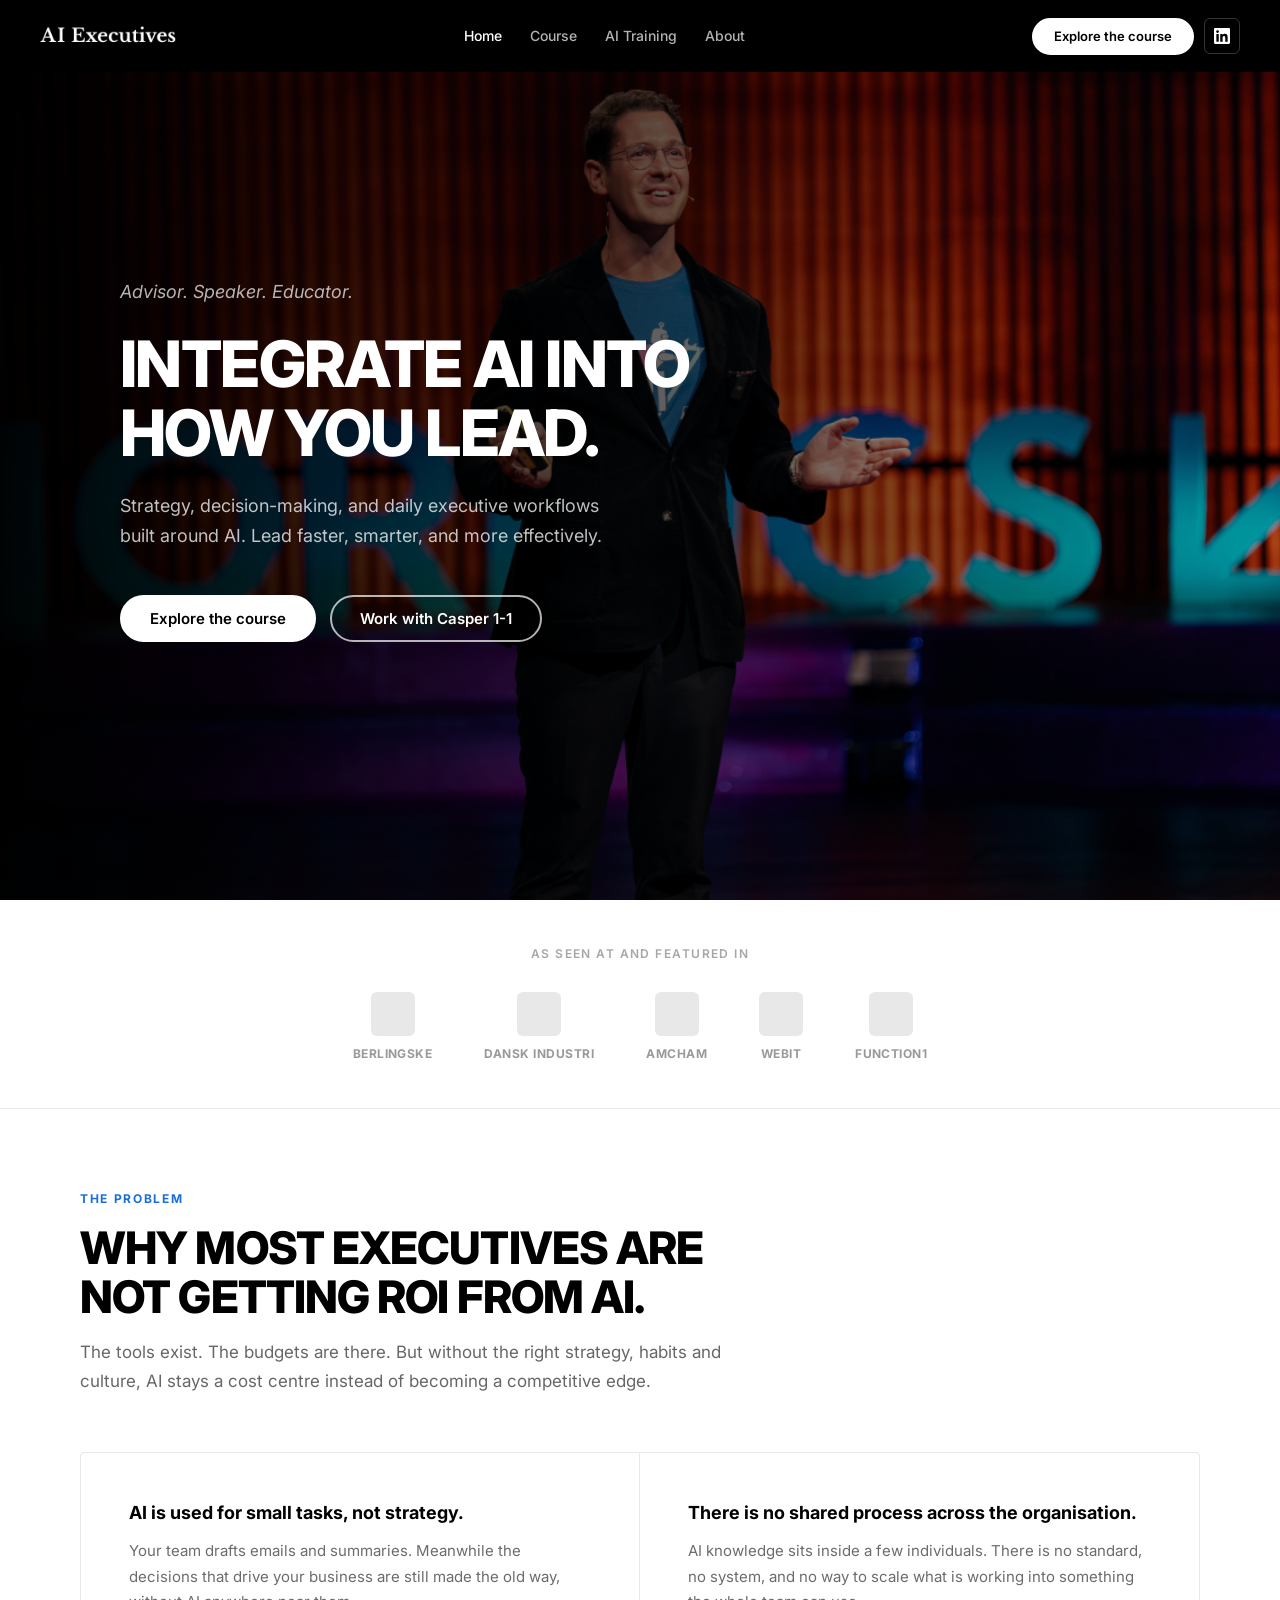
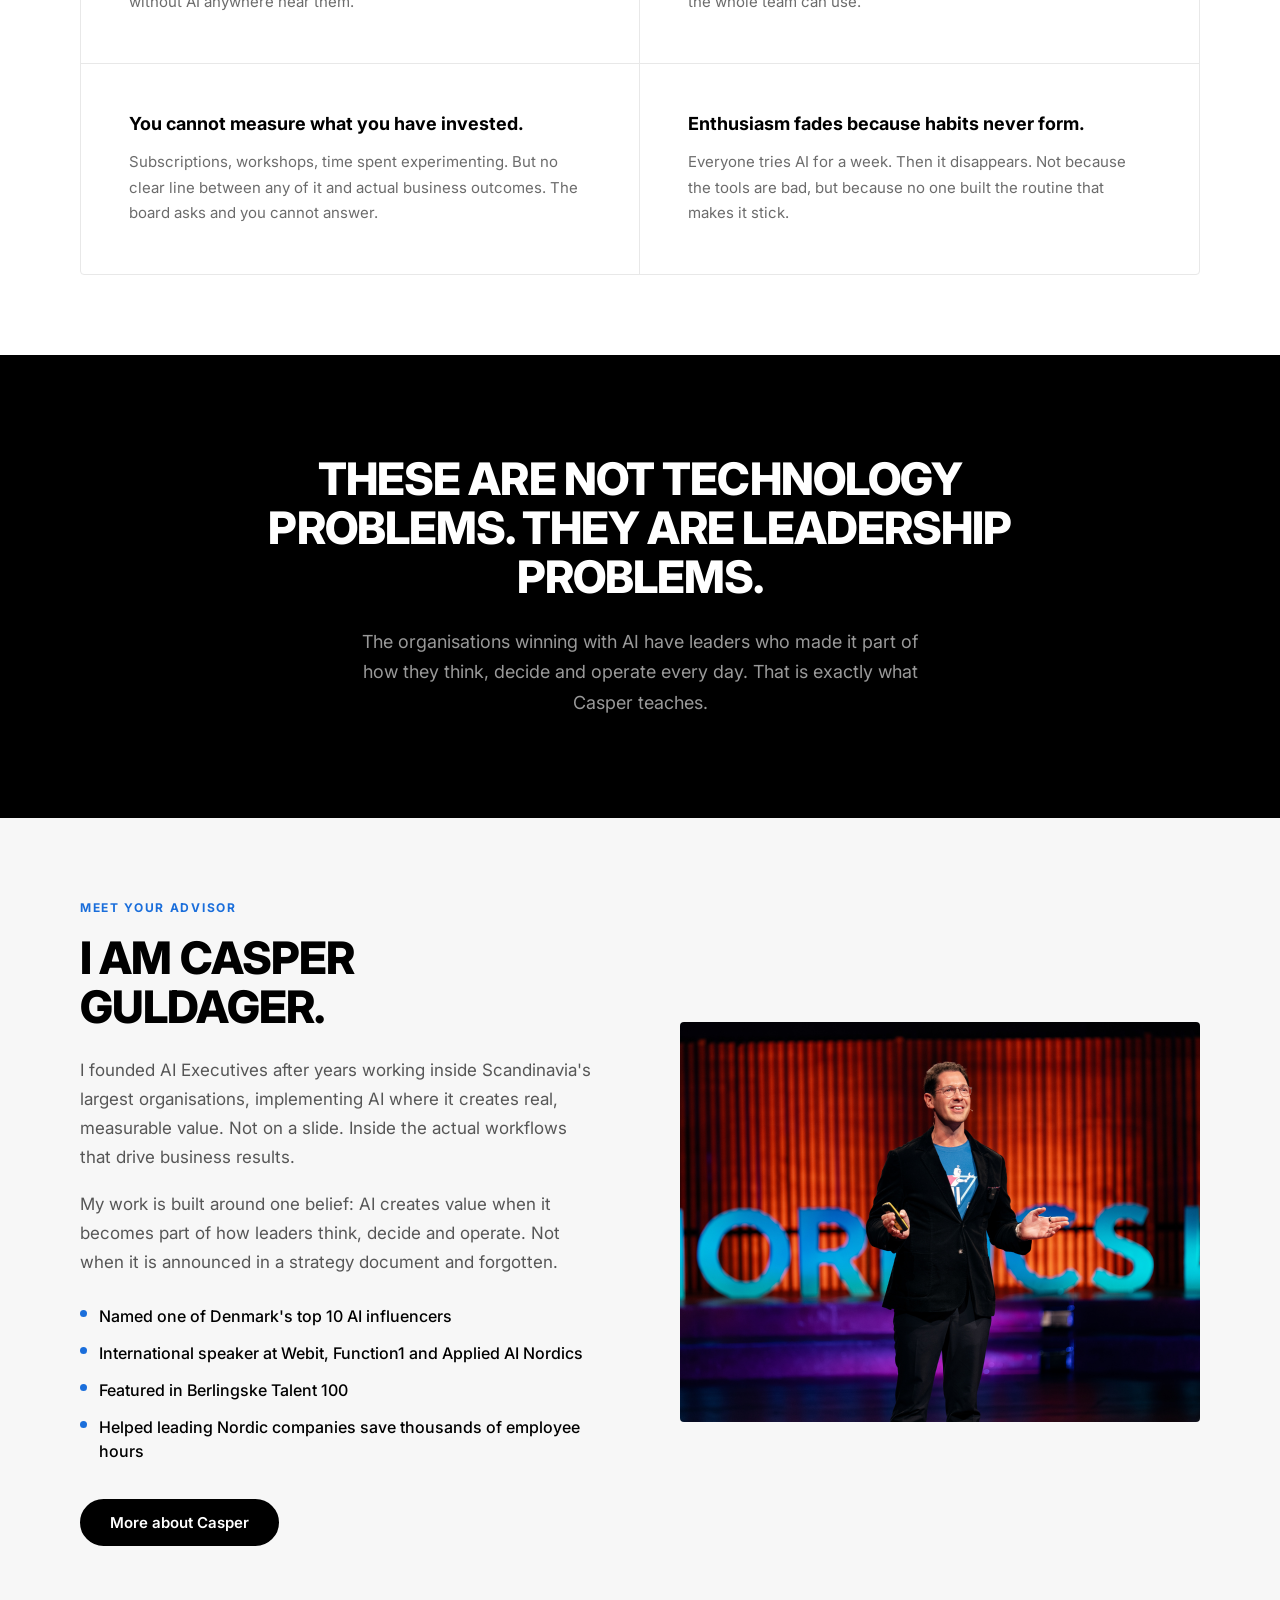
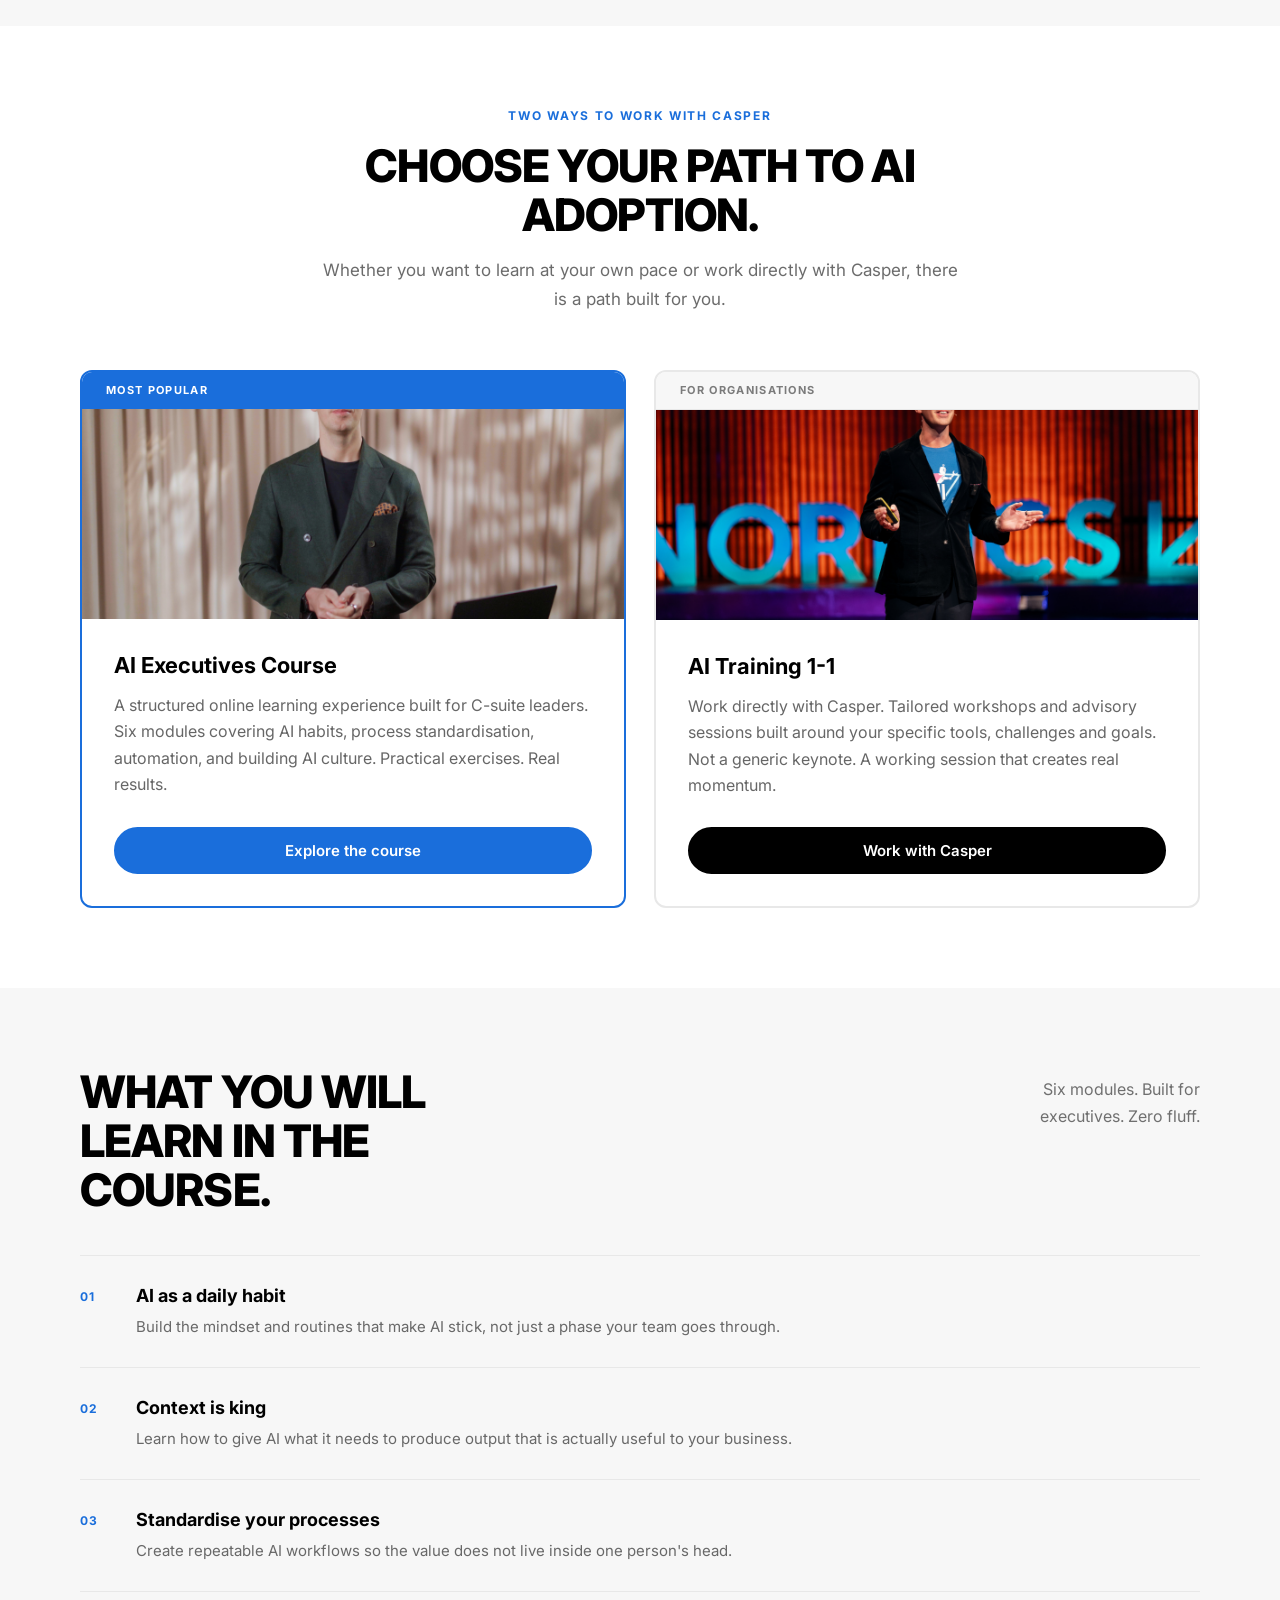
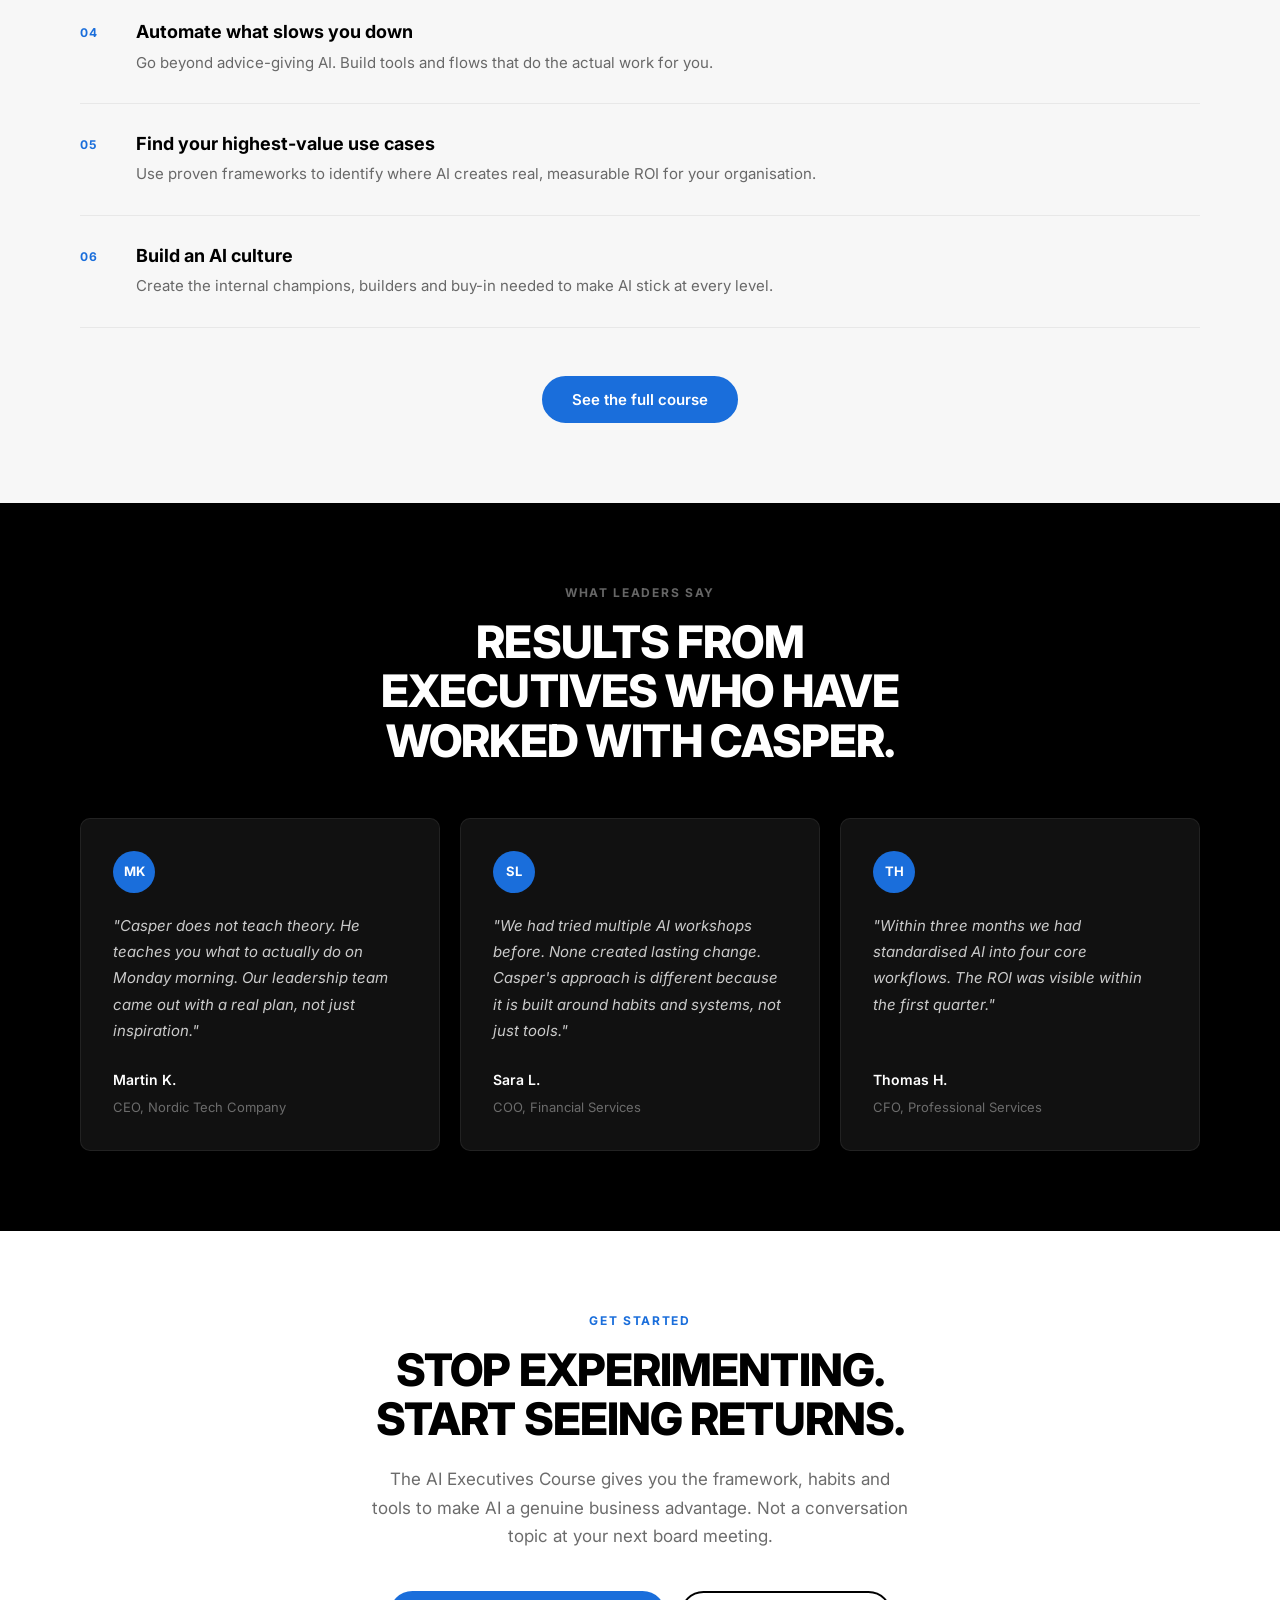
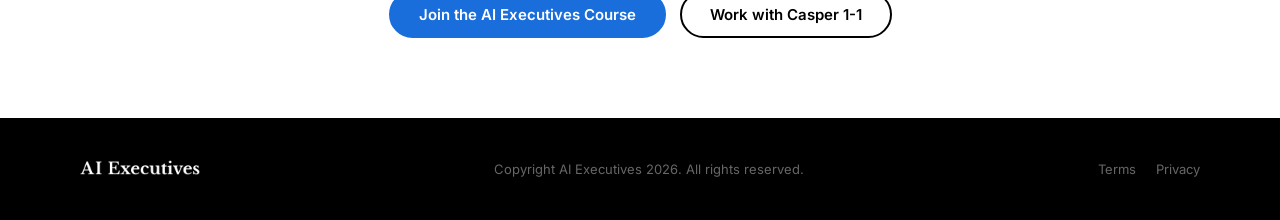
==== index.html @ 45d13887 "Add mobile navbar fix and email updates" ====
<!DOCTYPE html>
<html lang="en">
<head>
  <meta charset="UTF-8">
  <meta name="viewport" content="width=device-width, initial-scale=1.0">
  <title>AI Executives — Lead with AI</title>
  <meta name="description" content="Strategy, decision-making, and daily executive workflows built around AI. Casper Guldager helps C-suite leaders integrate AI where it creates real business value.">
  <link rel="preconnect" href="https://fonts.googleapis.com">
  <link rel="preconnect" href="https://fonts.gstatic.com" crossorigin>
  <link href="https://fonts.googleapis.com/css2?family=Inter:ital,wght@0,400;0,500;0,600;0,700;0,800;1,400&display=swap" rel="stylesheet">
  <link rel="stylesheet" href="css/style.css">
</head>
<body>

  <!-- ===== NAVIGATION ===== -->
  <nav class="nav nav--absolute">
    <a href="index.html" class="nav__logo">
      <img src="images/logo.png" alt="AI Executives">
    </a>
    <ul class="nav__links">
      <li><a href="index.html" class="active">Home</a></li>
      <li><a href="course.html">Course</a></li>
      <li><a href="ai-training.html">AI Training</a></li>
      <li><a href="about.html">About</a></li>
    </ul>
    <div class="nav__right">
      <a href="course.html" class="btn btn--white btn--nav">Explore the course</a>
      <a href="https://linkedin.com/in/casperguldager" class="nav__linkedin" target="_blank" rel="noopener" aria-label="Casper Guldager on LinkedIn">
        <svg viewBox="0 0 24 24" xmlns="http://www.w3.org/2000/svg">
          <path d="M20.447 20.452h-3.554v-5.569c0-1.328-.027-3.037-1.852-3.037-1.853 0-2.136 1.445-2.136 2.939v5.667H9.351V9h3.414v1.561h.046c.477-.9 1.637-1.85 3.37-1.85 3.601 0 4.267 2.37 4.267 5.455v6.286zM5.337 7.433c-1.144 0-2.063-.926-2.063-2.065 0-1.138.92-2.063 2.063-2.063 1.14 0 2.064.925 2.064 2.063 0 1.139-.925 2.065-2.064 2.065zm1.782 13.019H3.555V9h3.564v11.452zM22.225 0H1.771C.792 0 0 .774 0 1.729v20.542C0 23.227.792 24 1.771 24h20.451C23.2 24 24 23.227 24 22.271V1.729C24 .774 23.2 0 22.222 0h.003z"/>
        </svg>
      </a>
      <button class="nav__hamburger" aria-label="Open menu">
        <span></span><span></span><span></span>
      </button>
    </div>
  </nav>

  <!-- Mobile overlay -->
  <div class="nav__overlay" role="dialog" aria-label="Navigation menu">
    <button class="nav__overlay-close" aria-label="Close menu">
      <svg width="28" height="28" viewBox="0 0 24 24" fill="none" stroke="currentColor" stroke-width="2.2" stroke-linecap="round">
        <path d="M18 6L6 18M6 6l12 12"/>
      </svg>
    </button>
    <a href="index.html">Home</a>
    <a href="course.html">Course</a>
    <a href="ai-training.html">AI Training</a>
    <a href="about.html">About</a>
    <a href="course.html" class="btn btn--white" style="margin-top:12px;">Explore the course</a>
  </div>

  <main>

    <!-- ===== HERO ===== -->
    <section class="hero">
      <div class="hero__bg"></div>
      <div class="hero__overlay"></div>
      <div class="hero__content">
        <span class="hero__eyebrow">Advisor. Speaker. Educator.</span>
        <h1>INTEGRATE AI INTO HOW YOU LEAD.</h1>
        <p class="hero__sub">Strategy, decision-making, and daily executive workflows built around AI. Lead faster, smarter, and more effectively.</p>
        <div class="hero__buttons">
          <a href="course.html" class="btn btn--white">Explore the course</a>
          <a href="ai-training.html" class="btn btn--outline-white">Work with Casper 1-1</a>
        </div>
      </div>
    </section>

    <!-- ===== LOGO BAR ===== -->
    <div class="logo-bar">
      <p class="logo-bar__label">As seen at and featured in</p>
      <div class="logo-bar__inner">
        <div class="logo-bar__item">
          <div class="logo-bar__icon"></div>
          <span class="logo-bar__name">Berlingske</span>
        </div>
        <div class="logo-bar__item">
          <div class="logo-bar__icon"></div>
          <span class="logo-bar__name">Dansk Industri</span>
        </div>
        <div class="logo-bar__item">
          <div class="logo-bar__icon"></div>
          <span class="logo-bar__name">AmCham</span>
        </div>
        <div class="logo-bar__item">
          <div class="logo-bar__icon"></div>
          <span class="logo-bar__name">Webit</span>
        </div>
        <div class="logo-bar__item">
          <div class="logo-bar__icon"></div>
          <span class="logo-bar__name">Function1</span>
        </div>
      </div>
    </div>

    <!-- ===== PROBLEM SECTION ===== -->
    <section class="section problem-section">
      <div class="container">
        <div class="problem-header">
          <span class="section-label">The problem</span>
          <h2>WHY MOST EXECUTIVES ARE NOT GETTING ROI FROM AI.</h2>
          <p>The tools exist. The budgets are there. But without the right strategy, habits and culture, AI stays a cost centre instead of becoming a competitive edge.</p>
        </div>
        <div class="problem-grid">
          <div class="problem-card">
            <h3>AI is used for small tasks, not strategy.</h3>
            <p>Your team drafts emails and summaries. Meanwhile the decisions that drive your business are still made the old way, without AI anywhere near them.</p>
          </div>
          <div class="problem-card">
            <h3>There is no shared process across the organisation.</h3>
            <p>AI knowledge sits inside a few individuals. There is no standard, no system, and no way to scale what is working into something the whole team can use.</p>
          </div>
          <div class="problem-card">
            <h3>You cannot measure what you have invested.</h3>
            <p>Subscriptions, workshops, time spent experimenting. But no clear line between any of it and actual business outcomes. The board asks and you cannot answer.</p>
          </div>
          <div class="problem-card">
            <h3>Enthusiasm fades because habits never form.</h3>
            <p>Everyone tries AI for a week. Then it disappears. Not because the tools are bad, but because no one built the routine that makes it stick.</p>
          </div>
        </div>
      </div>
    </section>

    <!-- ===== STATEMENT BAND ===== -->
    <div class="statement-band">
      <div class="container">
        <h2>THESE ARE NOT TECHNOLOGY PROBLEMS. THEY ARE LEADERSHIP PROBLEMS.</h2>
        <p>The organisations winning with AI have leaders who made it part of how they think, decide and operate every day. That is exactly what Casper teaches.</p>
      </div>
    </div>

    <!-- ===== ABOUT SECTION ===== -->
    <section class="section home-about">
      <div class="container">
        <div class="about-grid">
          <div class="about-text">
            <span class="section-label">Meet your advisor</span>
            <h2>I AM CASPER GULDAGER.</h2>
            <p>I founded AI Executives after years working inside Scandinavia's largest organisations, implementing AI where it creates real, measurable value. Not on a slide. Inside the actual workflows that drive business results.</p>
            <p>My work is built around one belief: AI creates value when it becomes part of how leaders think, decide and operate. Not when it is announced in a strategy document and forgotten.</p>
            <ul class="about-bullets">
              <li>Named one of Denmark's top 10 AI influencers</li>
              <li>International speaker at Webit, Function1 and Applied AI Nordics</li>
              <li>Featured in Berlingske Talent 100</li>
              <li>Helped leading Nordic companies save thousands of employee hours</li>
            </ul>
            <a href="about.html" class="btn btn--black">More about Casper</a>
          </div>
          <div>
            <img src="images/casper-stage.jpg" alt="Casper Guldager on stage" class="about-photo">
          </div>
        </div>
      </div>
    </section>

    <!-- ===== TWO WAYS SECTION ===== -->
    <section class="section two-ways">
      <div class="container">
        <div class="two-ways-header">
          <span class="section-label">Two ways to work with Casper</span>
          <h2>CHOOSE YOUR PATH TO AI ADOPTION.</h2>
          <p>Whether you want to learn at your own pace or work directly with Casper, there is a path built for you.</p>
        </div>
        <div class="ways-grid">
          <!-- Course card -->
          <div class="way-card way-card--featured">
            <div class="way-card__badge way-card__badge--blue">Most popular</div>
            <img src="images/casper-desk.jpg" alt="AI Executives Course" class="way-card__img">
            <div class="way-card__body">
              <h3>AI Executives Course</h3>
              <p>A structured online learning experience built for C-suite leaders. Six modules covering AI habits, process standardisation, automation, and building AI culture. Practical exercises. Real results.</p>
              <a href="course.html" class="btn btn--blue">Explore the course</a>
            </div>
          </div>
          <!-- Training card -->
          <div class="way-card">
            <div class="way-card__badge way-card__badge--grey">For organisations</div>
            <img src="images/casper-stage.jpg" alt="AI Training 1-1" class="way-card__img">
            <div class="way-card__body">
              <h3>AI Training 1-1</h3>
              <p>Work directly with Casper. Tailored workshops and advisory sessions built around your specific tools, challenges and goals. Not a generic keynote. A working session that creates real momentum.</p>
              <a href="ai-training.html" class="btn btn--black">Work with Casper</a>
            </div>
          </div>
        </div>
      </div>
    </section>

    <!-- ===== COURSE MODULES SECTION ===== -->
    <section class="section home-modules">
      <div class="container">
        <div class="modules-header">
          <h2>WHAT YOU WILL LEARN IN THE COURSE.</h2>
          <p class="modules-header-right">Six modules. Built for executives. Zero fluff.</p>
        </div>
        <div class="modules-list">
          <div class="module-row">
            <span class="module-num">01</span>
            <div class="module-content">
              <h3>AI as a daily habit</h3>
              <p>Build the mindset and routines that make AI stick, not just a phase your team goes through.</p>
            </div>
          </div>
          <div class="module-row">
            <span class="module-num">02</span>
            <div class="module-content">
              <h3>Context is king</h3>
              <p>Learn how to give AI what it needs to produce output that is actually useful to your business.</p>
            </div>
          </div>
          <div class="module-row">
            <span class="module-num">03</span>
            <div class="module-content">
              <h3>Standardise your processes</h3>
              <p>Create repeatable AI workflows so the value does not live inside one person's head.</p>
            </div>
          </div>
          <div class="module-row">
            <span class="module-num">04</span>
            <div class="module-content">
              <h3>Automate what slows you down</h3>
              <p>Go beyond advice-giving AI. Build tools and flows that do the actual work for you.</p>
            </div>
          </div>
          <div class="module-row">
            <span class="module-num">05</span>
            <div class="module-content">
              <h3>Find your highest-value use cases</h3>
              <p>Use proven frameworks to identify where AI creates real, measurable ROI for your organisation.</p>
            </div>
          </div>
          <div class="module-row">
            <span class="module-num">06</span>
            <div class="module-content">
              <h3>Build an AI culture</h3>
              <p>Create the internal champions, builders and buy-in needed to make AI stick at every level.</p>
            </div>
          </div>
        </div>
        <div class="modules-cta">
          <a href="course.html" class="btn btn--blue">See the full course</a>
        </div>
      </div>
    </section>

    <!-- ===== TESTIMONIALS ===== -->
    <section class="section testimonials-section">
      <div class="container">
        <div class="testimonials-header">
          <span class="section-label">What leaders say</span>
          <h2>RESULTS FROM EXECUTIVES WHO HAVE WORKED WITH CASPER.</h2>
        </div>
        <div class="testimonials-grid">
          <div class="testimonial-card">
            <div class="testimonial-avatar">MK</div>
            <p class="testimonial-quote">"Casper does not teach theory. He teaches you what to actually do on Monday morning. Our leadership team came out with a real plan, not just inspiration."</p>
            <p class="testimonial-name">Martin K.</p>
            <p class="testimonial-role">CEO, Nordic Tech Company</p>
          </div>
          <div class="testimonial-card">
            <div class="testimonial-avatar">SL</div>
            <p class="testimonial-quote">"We had tried multiple AI workshops before. None created lasting change. Casper's approach is different because it is built around habits and systems, not just tools."</p>
            <p class="testimonial-name">Sara L.</p>
            <p class="testimonial-role">COO, Financial Services</p>
          </div>
          <div class="testimonial-card">
            <div class="testimonial-avatar">TH</div>
            <p class="testimonial-quote">"Within three months we had standardised AI into four core workflows. The ROI was visible within the first quarter."</p>
            <p class="testimonial-name">Thomas H.</p>
            <p class="testimonial-role">CFO, Professional Services</p>
          </div>
        </div>
      </div>
    </section>

    <!-- ===== FINAL CTA ===== -->
    <section class="section final-cta">
      <div class="container">
        <span class="section-label">Get started</span>
        <h2>STOP EXPERIMENTING. START SEEING RETURNS.</h2>
        <p>The AI Executives Course gives you the framework, habits and tools to make AI a genuine business advantage. Not a conversation topic at your next board meeting.</p>
        <div class="final-cta__buttons">
          <a href="course.html" class="btn btn--blue">Join the AI Executives Course</a>
          <a href="ai-training.html" class="btn btn--outline-dark">Work with Casper 1-1</a>
        </div>
      </div>
    </section>

  </main>

  <!-- ===== FOOTER ===== -->
  <footer class="footer">
    <div class="footer__inner">
      <a href="index.html" class="footer__logo">
        <img src="images/logo.png" alt="AI Executives">
      </a>
      <p class="footer__copy">Copyright AI Executives 2026. All rights reserved.</p>
      <nav class="footer__links">
        <a href="terms.html">Terms</a>
        <a href="privacy.html">Privacy</a>
      </nav>
    </div>
  </footer>

  <script src="js/main.js"></script>
</body>
</html>
---- css/style.css ----
/* ============================================================
   AI EXECUTIVES — STYLESHEET
   ============================================================ */

/* ===== CSS VARIABLES ===== */
:root {
  --black: #000000;
  --white: #ffffff;
  --grey-light: #f7f7f7;
  --blue: #1a6edb;
  --border-grey: #e8e8e8;
  --font: 'Inter', sans-serif;
  --nav-height: 72px;
}

/* ===== RESET ===== */
*, *::before, *::after {
  box-sizing: border-box;
  margin: 0;
  padding: 0;
}

html {
  scroll-behavior: smooth;
}

body {
  font-family: var(--font);
  color: var(--black);
  background: var(--white);
  line-height: 1.6;
  -webkit-font-smoothing: antialiased;
  -moz-osx-font-smoothing: grayscale;
}

img {
  max-width: 100%;
  display: block;
}

a {
  text-decoration: none;
  color: inherit;
}

ul {
  list-style: none;
}

/* ===== TYPOGRAPHY ===== */
h1 {
  font-size: clamp(36px, 5.5vw, 64px);
  font-weight: 800;
  letter-spacing: -0.025em;
  line-height: 1.08;
}

h2 {
  font-size: clamp(28px, 3.5vw, 48px);
  font-weight: 800;
  letter-spacing: -0.02em;
  line-height: 1.1;
}

h3 {
  font-size: clamp(18px, 2vw, 22px);
  font-weight: 700;
  line-height: 1.3;
}

h4 {
  font-size: 16px;
  font-weight: 700;
  line-height: 1.4;
}

p {
  font-size: 17px;
  line-height: 1.7;
}

/* ===== LAYOUT ===== */
.section {
  padding: 80px 0;
}

.container {
  max-width: 1200px;
  margin: 0 auto;
  padding: 0 40px;
}

.section-label {
  display: block;
  font-size: 12px;
  font-weight: 700;
  letter-spacing: 0.14em;
  text-transform: uppercase;
  margin-bottom: 16px;
  color: var(--blue);
}

/* ===== NAVIGATION ===== */
.nav {
  display: flex;
  align-items: center;
  justify-content: space-between;
  padding: 0 40px;
  height: var(--nav-height);
  background: var(--black);
  z-index: 1000;
  width: 100%;
  transition: box-shadow 0.3s;
}

.nav--absolute {
  position: absolute;
  top: 0;
  left: 0;
}

.nav--fixed {
  position: fixed;
  top: 0;
  left: 0;
}

.nav__logo img {
  height: 34px;
  width: auto;
}

.nav__links {
  display: flex;
  gap: 28px;
  align-items: center;
}

.nav__links a {
  color: rgba(255, 255, 255, 0.7);
  font-size: 14px;
  font-weight: 500;
  transition: color 0.2s;
}

.nav__links a:hover,
.nav__links a.active {
  color: var(--white);
}

.nav__right {
  display: flex;
  align-items: center;
  gap: 10px;
}

.nav__linkedin {
  display: flex;
  align-items: center;
  justify-content: center;
  width: 36px;
  height: 36px;
  border: 1px solid rgba(255, 255, 255, 0.2);
  border-radius: 6px;
  color: var(--white);
  transition: border-color 0.2s, background 0.2s;
  flex-shrink: 0;
}

.nav__linkedin:hover {
  border-color: rgba(255, 255, 255, 0.6);
  background: rgba(255, 255, 255, 0.08);
}

.nav__linkedin svg {
  width: 16px;
  height: 16px;
  fill: currentColor;
}

.nav__hamburger {
  display: none;
  flex-direction: column;
  gap: 5px;
  cursor: pointer;
  background: none;
  border: none;
  padding: 4px;
  margin-left: 4px;
}

.nav__hamburger span {
  display: block;
  width: 22px;
  height: 2px;
  background: var(--white);
  border-radius: 2px;
  transition: transform 0.3s, opacity 0.3s;
}

/* Mobile overlay */
.nav__overlay {
  display: none;
  position: fixed;
  inset: 0;
  background: var(--black);
  z-index: 1001;
  flex-direction: column;
  align-items: center;
  justify-content: center;
  gap: 28px;
  padding: 40px;
}

.nav__overlay.open {
  display: flex;
}

.nav__overlay a:not(.btn) {
  color: var(--white);
  font-size: 30px;
  font-weight: 800;
  letter-spacing: -0.02em;
  transition: opacity 0.2s;
}

.nav__overlay a:not(.btn):hover {
  opacity: 0.7;
}

.nav__overlay-close {
  position: absolute;
  top: 20px;
  right: 24px;
  background: none;
  border: none;
  cursor: pointer;
  color: var(--white);
  padding: 8px;
  line-height: 0;
}

.nav__overlay .btn {
  margin-top: 8px;
}

/* ===== BUTTONS ===== */
.btn {
  display: inline-flex;
  align-items: center;
  justify-content: center;
  padding: 14px 28px;
  border-radius: 999px;
  font-family: var(--font);
  font-size: 15px;
  font-weight: 600;
  cursor: pointer;
  transition: background 0.2s, border-color 0.2s, color 0.2s, opacity 0.2s;
  border: 2px solid transparent;
  white-space: nowrap;
  text-decoration: none;
  line-height: 1;
}

.btn--blue {
  background: var(--blue);
  color: var(--white);
  border-color: var(--blue);
}

.btn--blue:hover {
  background: #1558b8;
  border-color: #1558b8;
}

.btn--white {
  background: var(--white);
  color: var(--black);
  border-color: var(--white);
}

.btn--white:hover {
  opacity: 0.88;
}

.btn--outline-white {
  background: transparent;
  color: var(--white);
  border-color: rgba(255, 255, 255, 0.7);
}

.btn--outline-white:hover {
  border-color: var(--white);
  background: rgba(255, 255, 255, 0.08);
}

.btn--outline-dark {
  background: transparent;
  color: var(--black);
  border-color: var(--black);
}

.btn--outline-dark:hover {
  background: var(--black);
  color: var(--white);
}

.btn--black {
  background: var(--black);
  color: var(--white);
  border-color: var(--black);
}

.btn--black:hover {
  background: #1a1a1a;
  border-color: #1a1a1a;
}

.btn--nav {
  padding: 10px 20px;
  font-size: 13px;
}

/* ===== FOOTER ===== */
.footer {
  background: var(--black);
  padding: 36px 0;
}

.footer__inner {
  display: flex;
  align-items: center;
  justify-content: space-between;
  max-width: 1200px;
  margin: 0 auto;
  padding: 0 40px;
  gap: 24px;
}

.footer__logo img {
  height: 30px;
  width: auto;
}

.footer__copy {
  color: rgba(255, 255, 255, 0.4);
  font-size: 13px;
}

.footer__links {
  display: flex;
  gap: 20px;
}

.footer__links a {
  color: rgba(255, 255, 255, 0.4);
  font-size: 13px;
  transition: color 0.2s;
}

.footer__links a:hover {
  color: var(--white);
}

/* ============================================================
   HOME PAGE
   ============================================================ */

/* Hero */
.hero {
  position: relative;
  min-height: 100vh;
  display: flex;
  align-items: center;
  overflow: hidden;
}

.hero__bg {
  position: absolute;
  inset: 0;
  background-image: url('../images/casper-stage.jpg');
  background-size: cover;
  background-position: 78% 15%;
  z-index: 0;
}

.hero__overlay {
  position: absolute;
  inset: 0;
  background: rgba(0, 0, 0, 0.55);
  background: linear-gradient(to right, rgba(0, 0, 0, 0.98) 0%, rgba(0, 0, 0, 0.28) 100%);
  z-index: 1;
}

.hero__content {
  position: relative;
  z-index: 2;
  max-width: 660px;
  padding: 100px 40px 80px;
  margin-left: max(40px, calc((100vw - 1200px) / 2 + 40px));
}

.hero__eyebrow {
  display: block;
  font-style: italic;
  font-size: 18px;
  font-weight: 400;
  color: rgba(255, 255, 255, 0.7);
  margin-bottom: 22px;
}

.hero h1 {
  color: var(--white);
  margin-bottom: 24px;
}

.hero__sub {
  color: rgba(255, 255, 255, 0.75);
  font-size: 18px;
  line-height: 1.65;
  margin-bottom: 44px;
  max-width: 500px;
}

.hero__buttons {
  display: flex;
  gap: 14px;
  flex-wrap: wrap;
}

/* Logo bar */
.logo-bar {
  background: var(--white);
  padding: 44px 0;
  border-bottom: 1px solid var(--border-grey);
}

.logo-bar__label {
  text-align: center;
  font-size: 12px;
  font-weight: 600;
  letter-spacing: 0.12em;
  text-transform: uppercase;
  color: rgba(0, 0, 0, 0.35);
  margin-bottom: 28px;
}

.logo-bar__inner {
  display: flex;
  align-items: center;
  justify-content: center;
  gap: 52px;
  max-width: 1200px;
  margin: 0 auto;
  padding: 0 40px;
}

.logo-bar__item {
  display: flex;
  flex-direction: column;
  align-items: center;
  gap: 8px;
  flex-shrink: 0;
}

.logo-bar__icon {
  width: 44px;
  height: 44px;
  background: var(--border-grey);
  border-radius: 6px;
}

.logo-bar__name {
  font-size: 12px;
  font-weight: 700;
  color: rgba(0, 0, 0, 0.4);
  letter-spacing: 0.04em;
  text-transform: uppercase;
}

/* Problem section */
.problem-section {
  background: var(--white);
}

.problem-header {
  max-width: 700px;
  margin-bottom: 56px;
}

.problem-header h2 {
  margin-bottom: 16px;
}

.problem-header p {
  color: rgba(0, 0, 0, 0.6);
  font-size: 17px;
}

.problem-grid {
  display: grid;
  grid-template-columns: 1fr 1fr;
  border: 1px solid var(--border-grey);
  border-radius: 4px;
  overflow: hidden;
}

.problem-card {
  padding: 48px;
  border-right: 1px solid var(--border-grey);
  border-bottom: 1px solid var(--border-grey);
}

.problem-card:nth-child(even) {
  border-right: none;
}

.problem-card:nth-child(3),
.problem-card:nth-child(4) {
  border-bottom: none;
}

.problem-card h3 {
  font-size: 18px;
  font-weight: 700;
  margin-bottom: 14px;
}

.problem-card p {
  color: rgba(0, 0, 0, 0.58);
  font-size: 15px;
  line-height: 1.7;
}

/* Statement band */
.statement-band {
  background: var(--black);
  padding: 100px 0;
  text-align: center;
}

.statement-band .container {
  max-width: 900px;
}

.statement-band h2 {
  color: var(--white);
  margin-bottom: 24px;
}

.statement-band p {
  color: rgba(255, 255, 255, 0.6);
  font-size: 18px;
  max-width: 580px;
  margin: 0 auto;
}

/* About section (home) */
.home-about {
  background: var(--grey-light);
}

.about-grid {
  display: grid;
  grid-template-columns: 1fr 1fr;
  gap: 80px;
  align-items: center;
}

.about-text .section-label {
  color: var(--blue);
}

.about-text h2 {
  margin-bottom: 24px;
}

.about-text p {
  color: rgba(0, 0, 0, 0.65);
  margin-bottom: 18px;
}

.about-bullets {
  margin: 28px 0 36px;
  display: flex;
  flex-direction: column;
  gap: 13px;
}

.about-bullets li {
  display: flex;
  align-items: flex-start;
  gap: 12px;
  font-size: 16px;
  font-weight: 500;
  line-height: 1.5;
}

.about-bullets li::before {
  content: '';
  display: block;
  width: 7px;
  height: 7px;
  border-radius: 50%;
  background: var(--blue);
  margin-top: 6px;
  flex-shrink: 0;
}

.about-photo {
  height: 400px;
  width: 100%;
  object-fit: cover;
  border-radius: 4px;
}

/* Two ways section */
.two-ways {
  background: var(--white);
}

.two-ways-header {
  text-align: center;
  max-width: 640px;
  margin: 0 auto 56px;
}

.two-ways-header h2 {
  margin-bottom: 16px;
}

.two-ways-header p {
  color: rgba(0, 0, 0, 0.58);
  font-size: 17px;
}

.ways-grid {
  display: grid;
  grid-template-columns: 1fr 1fr;
  gap: 28px;
}

.way-card {
  border: 2px solid var(--border-grey);
  border-radius: 12px;
  overflow: hidden;
  display: flex;
  flex-direction: column;
}

.way-card--featured {
  border-color: var(--blue);
}

.way-card__badge {
  padding: 10px 24px;
  font-size: 11px;
  font-weight: 700;
  letter-spacing: 0.12em;
  text-transform: uppercase;
}

.way-card__badge--blue {
  background: var(--blue);
  color: var(--white);
}

.way-card__badge--grey {
  background: var(--grey-light);
  color: rgba(0, 0, 0, 0.5);
  border-bottom: 1px solid var(--border-grey);
}

.way-card__img {
  width: 100%;
  height: 210px;
  object-fit: cover;
}

.way-card__body {
  padding: 32px;
  flex: 1;
  display: flex;
  flex-direction: column;
}

.way-card__body h3 {
  font-size: 22px;
  margin-bottom: 12px;
}

.way-card__body p {
  color: rgba(0, 0, 0, 0.6);
  font-size: 16px;
  flex: 1;
  margin-bottom: 28px;
  line-height: 1.65;
}

/* Course modules section (home) */
.home-modules {
  background: var(--grey-light);
}

.modules-header {
  display: flex;
  justify-content: space-between;
  align-items: flex-start;
  gap: 40px;
  margin-bottom: 40px;
}

.modules-header h2 {
  max-width: 480px;
}

.modules-header-right {
  color: rgba(0, 0, 0, 0.55);
  font-size: 16px;
  text-align: right;
  padding-top: 8px;
  max-width: 240px;
}

.modules-list {
  border-top: 1px solid var(--border-grey);
}

.module-row {
  display: flex;
  align-items: flex-start;
  gap: 28px;
  padding: 28px 0;
  border-bottom: 1px solid var(--border-grey);
}

.module-num {
  font-size: 12px;
  font-weight: 700;
  color: var(--blue);
  letter-spacing: 0.08em;
  width: 28px;
  flex-shrink: 0;
  padding-top: 3px;
}

.module-content h3 {
  font-size: 18px;
  margin-bottom: 6px;
}

.module-content p {
  color: rgba(0, 0, 0, 0.58);
  font-size: 15px;
}

.modules-cta {
  text-align: center;
  margin-top: 48px;
}

/* Testimonials */
.testimonials-section {
  background: var(--black);
}

.testimonials-header {
  text-align: center;
  margin-bottom: 52px;
}

.testimonials-header .section-label {
  color: rgba(255, 255, 255, 0.4);
}

.testimonials-header h2 {
  color: var(--white);
  max-width: 600px;
  margin: 0 auto;
}

.testimonials-grid {
  display: grid;
  grid-template-columns: repeat(3, 1fr);
  gap: 20px;
}

.testimonial-card {
  background: #111111;
  border: 1px solid rgba(255, 255, 255, 0.07);
  border-radius: 10px;
  padding: 32px;
  display: flex;
  flex-direction: column;
}

.testimonial-avatar {
  width: 42px;
  height: 42px;
  border-radius: 50%;
  background: var(--blue);
  display: flex;
  align-items: center;
  justify-content: center;
  font-size: 13px;
  font-weight: 700;
  color: var(--white);
  margin-bottom: 20px;
  flex-shrink: 0;
}

.testimonial-quote {
  color: rgba(255, 255, 255, 0.78);
  font-size: 15px;
  line-height: 1.75;
  font-style: italic;
  flex: 1;
  margin-bottom: 24px;
}

.testimonial-name {
  color: var(--white);
  font-size: 14px;
  font-weight: 600;
}

.testimonial-role {
  color: rgba(255, 255, 255, 0.38);
  font-size: 13px;
  margin-top: 4px;
}

/* Final CTA */
.final-cta {
  background: var(--white);
  text-align: center;
}

.final-cta h2 {
  max-width: 600px;
  margin: 0 auto 20px;
}

.final-cta > .container > p {
  color: rgba(0, 0, 0, 0.58);
  max-width: 540px;
  margin: 0 auto 40px;
  font-size: 17px;
}

.final-cta__buttons {
  display: flex;
  gap: 14px;
  justify-content: center;
  flex-wrap: wrap;
}

/* ============================================================
   PAGE HERO (used on inner pages)
   ============================================================ */
.page-hero {
  background: var(--black);
  padding: 160px 0 100px;
}

.page-hero--center {
  text-align: center;
}

.page-hero h1 {
  color: var(--white);
  margin-bottom: 20px;
  max-width: 760px;
}

.page-hero--center h1 {
  margin: 0 auto 20px;
}

.page-hero p {
  color: rgba(255, 255, 255, 0.68);
  max-width: 600px;
  font-size: 18px;
  line-height: 1.65;
  margin-bottom: 40px;
}

.page-hero--center p {
  margin: 0 auto 40px;
}

/* ============================================================
   COURSE PAGE
   ============================================================ */
.course-modules-section {
  background: var(--white);
}

.section-header-centered {
  text-align: center;
  max-width: 680px;
  margin: 0 auto 56px;
}

.section-header-centered h2 {
  margin-bottom: 16px;
}

.section-header-centered p {
  color: rgba(0, 0, 0, 0.58);
}

.course-module-block {
  padding: 44px 0;
  border-bottom: 1px solid var(--border-grey);
}

.course-module-block:first-child {
  border-top: 1px solid var(--border-grey);
}

.module-block-inner {
  display: flex;
  gap: 0;
}

.module-block-num {
  font-size: 11px;
  font-weight: 800;
  color: var(--blue);
  letter-spacing: 0.12em;
  text-transform: uppercase;
  width: 64px;
  flex-shrink: 0;
  padding-top: 4px;
}

.module-block-text h3 {
  font-size: 22px;
  margin-bottom: 12px;
}

.module-block-text p {
  color: rgba(0, 0, 0, 0.62);
  font-size: 16px;
  line-height: 1.72;
  max-width: 720px;
}

/* Pricing */
.pricing-section {
  background: var(--grey-light);
  text-align: center;
}

.pricing-section .section-header-centered {
  margin-bottom: 48px;
}

.pricing-card {
  background: var(--white);
  border: 1px solid var(--border-grey);
  border-radius: 16px;
  padding: 52px;
  max-width: 500px;
  margin: 0 auto;
}

.pricing-eyebrow {
  font-size: 12px;
  font-weight: 700;
  letter-spacing: 0.14em;
  text-transform: uppercase;
  color: rgba(0, 0, 0, 0.4);
  margin-bottom: 16px;
}

.pricing-price {
  font-size: 54px;
  font-weight: 800;
  letter-spacing: -0.03em;
  line-height: 1;
  margin-bottom: 8px;
}

.pricing-note {
  color: rgba(0, 0, 0, 0.45);
  font-size: 13px;
  margin-bottom: 36px;
}

.pricing-features {
  text-align: left;
  margin-bottom: 36px;
  display: flex;
  flex-direction: column;
  gap: 12px;
}

.pricing-features li {
  display: flex;
  align-items: flex-start;
  gap: 12px;
  font-size: 15px;
  font-weight: 500;
}

.pricing-check {
  color: var(--blue);
  font-weight: 700;
  font-size: 14px;
  flex-shrink: 0;
  margin-top: 1px;
}

/* FAQ */
.faq-section {
  background: var(--white);
}

.faq-list {
  max-width: 720px;
  margin: 0 auto;
  border-top: 1px solid var(--border-grey);
}

.faq-item {
  border-bottom: 1px solid var(--border-grey);
}

.faq-question {
  display: flex;
  justify-content: space-between;
  align-items: center;
  padding: 22px 0;
  cursor: pointer;
  font-size: 16px;
  font-weight: 600;
  gap: 16px;
  background: none;
  border: none;
  width: 100%;
  text-align: left;
  font-family: var(--font);
  color: var(--black);
  transition: color 0.2s;
}

.faq-question:hover {
  color: var(--blue);
}

.faq-icon {
  width: 22px;
  height: 22px;
  border-radius: 50%;
  border: 1.5px solid var(--border-grey);
  display: flex;
  align-items: center;
  justify-content: center;
  flex-shrink: 0;
  transition: transform 0.3s, border-color 0.2s;
  font-size: 16px;
  line-height: 1;
  color: rgba(0, 0, 0, 0.5);
}

.faq-item.open .faq-icon {
  transform: rotate(45deg);
  border-color: var(--blue);
  color: var(--blue);
}

.faq-answer {
  padding: 0 0 22px;
  color: rgba(0, 0, 0, 0.62);
  font-size: 16px;
  line-height: 1.72;
  display: none;
  max-width: 640px;
}

.faq-item.open .faq-answer {
  display: block;
}

/* ============================================================
   AI TRAINING PAGE
   ============================================================ */
.training-includes {
  background: var(--white);
}

.training-intro {
  max-width: 640px;
  margin-bottom: 52px;
}

.training-intro h2 {
  margin-bottom: 16px;
}

.training-intro p {
  color: rgba(0, 0, 0, 0.6);
}

.training-items {
  border-top: 1px solid var(--border-grey);
  max-width: 800px;
}

.training-item {
  display: flex;
  gap: 24px;
  padding: 32px 0;
  border-bottom: 1px solid var(--border-grey);
  align-items: flex-start;
}

.training-item__icon {
  width: 44px;
  height: 44px;
  border-radius: 8px;
  background: var(--grey-light);
  display: flex;
  align-items: center;
  justify-content: center;
  flex-shrink: 0;
  font-size: 20px;
}

.training-item__text h3 {
  font-size: 18px;
  margin-bottom: 6px;
}

.training-item__text p {
  color: rgba(0, 0, 0, 0.58);
  font-size: 15px;
  line-height: 1.65;
}

.who-for {
  background: var(--grey-light);
}

.who-for-grid {
  display: grid;
  grid-template-columns: 1fr 1fr;
  gap: 80px;
  align-items: center;
}

.who-for-text .section-label {
  color: var(--blue);
}

.who-for-text h2 {
  margin-bottom: 16px;
}

.who-for-text > p {
  color: rgba(0, 0, 0, 0.6);
  margin-bottom: 28px;
}

.who-for-list {
  display: flex;
  flex-direction: column;
  gap: 14px;
}

.who-for-list li {
  display: flex;
  align-items: flex-start;
  gap: 12px;
  font-size: 16px;
  font-weight: 500;
  line-height: 1.5;
}

.who-for-list li::before {
  content: '→';
  color: var(--blue);
  font-weight: 700;
  flex-shrink: 0;
  margin-top: 0;
}

.who-for-visual {
  background: var(--border-grey);
  border-radius: 8px;
  height: 380px;
  overflow: hidden;
}

.who-for-visual img {
  width: 100%;
  height: 100%;
  object-fit: cover;
}

.training-booking {
  background: var(--black);
  text-align: center;
}

.training-booking h2 {
  color: var(--white);
  max-width: 540px;
  margin: 0 auto 20px;
}

.training-booking > .container > p {
  color: rgba(255, 255, 255, 0.62);
  max-width: 480px;
  margin: 0 auto 40px;
  font-size: 17px;
}

/* ============================================================
   ABOUT PAGE
   ============================================================ */
.about-page-hero {
  position: relative;
  padding-top: var(--nav-height);
  min-height: 72vh;
  display: flex;
  align-items: flex-end;
}

.about-page-hero__bg {
  position: absolute;
  inset: 0;
  background-image: url('../images/casper-stage.jpg');
  background-size: cover;
  background-position: center 20%;
  z-index: 0;
}

.about-page-hero__overlay {
  position: absolute;
  inset: 0;
  background: linear-gradient(to top, rgba(0, 0, 0, 0.88) 0%, rgba(0, 0, 0, 0.3) 55%, rgba(0, 0, 0, 0.15) 100%);
  z-index: 1;
}

.about-page-hero__content {
  position: relative;
  z-index: 2;
  max-width: 1200px;
  margin: 0 auto;
  padding: 0 40px 72px;
  width: 100%;
}

.about-page-hero__content h1 {
  color: var(--white);
  max-width: 680px;
}

.about-page-hero__content p {
  color: rgba(255, 255, 255, 0.75);
  font-size: 19px;
  max-width: 540px;
  margin-top: 18px;
  line-height: 1.6;
}

.bio-section {
  background: var(--white);
}

.bio-grid {
  display: grid;
  grid-template-columns: 3fr 2fr;
  gap: 80px;
  align-items: flex-start;
}

.bio-text p {
  color: rgba(0, 0, 0, 0.68);
  margin-bottom: 18px;
  font-size: 17px;
}

.bio-text h3 {
  margin-top: 36px;
  margin-bottom: 14px;
  font-size: 19px;
}

.bio-sidebar-card {
  background: var(--grey-light);
  border-radius: 10px;
  padding: 32px;
  position: sticky;
  top: calc(var(--nav-height) + 24px);
}

.bio-sidebar-card h4 {
  font-size: 13px;
  font-weight: 700;
  letter-spacing: 0.1em;
  text-transform: uppercase;
  color: rgba(0, 0, 0, 0.4);
  margin-bottom: 20px;
}

.bio-stat {
  padding: 14px 0;
  border-bottom: 1px solid var(--border-grey);
}

.bio-stat:last-child {
  border-bottom: none;
}

.bio-stat__value {
  font-size: 22px;
  font-weight: 800;
  letter-spacing: -0.02em;
  color: var(--blue);
}

.bio-stat__label {
  font-size: 13px;
  color: rgba(0, 0, 0, 0.5);
  margin-top: 2px;
}

.credentials-section {
  background: var(--grey-light);
}

.credentials-section .section-header-centered {
  text-align: left;
}

.credentials-grid {
  display: grid;
  grid-template-columns: repeat(3, 1fr);
  gap: 20px;
  margin-top: 48px;
}

.credential-card {
  background: var(--white);
  border: 1px solid var(--border-grey);
  border-radius: 8px;
  padding: 28px;
}

.credential-card__num {
  font-size: 28px;
  font-weight: 800;
  letter-spacing: -0.02em;
  color: var(--blue);
  margin-bottom: 8px;
}

.credential-card h4 {
  font-size: 15px;
  margin-bottom: 6px;
}

.credential-card p {
  font-size: 13px;
  color: rgba(0, 0, 0, 0.55);
  line-height: 1.6;
}

.press-section {
  background: var(--white);
}

.press-grid {
  display: grid;
  grid-template-columns: repeat(3, 1fr);
  gap: 20px;
  margin-top: 48px;
}

.press-item {
  border: 1px solid var(--border-grey);
  border-radius: 8px;
  padding: 24px 28px;
  display: flex;
  align-items: center;
  gap: 16px;
}

.press-item__icon {
  width: 44px;
  height: 44px;
  background: var(--grey-light);
  border-radius: 6px;
  flex-shrink: 0;
}

.press-item__text h4 {
  font-size: 14px;
  font-weight: 700;
}

.press-item__text p {
  font-size: 12px;
  color: rgba(0, 0, 0, 0.45);
  margin-top: 3px;
}

.about-cta {
  background: var(--blue);
  text-align: center;
}

.about-cta h2 {
  color: var(--white);
  margin-bottom: 16px;
  max-width: 520px;
  margin-left: auto;
  margin-right: auto;
}

.about-cta > .container > p {
  color: rgba(255, 255, 255, 0.8);
  max-width: 460px;
  margin: 0 auto 36px;
  font-size: 17px;
}

/* ============================================================
   DISCOVERY CALL PAGE
   ============================================================ */
.discovery-what {
  background: var(--white);
}

.discovery-layout {
  display: grid;
  grid-template-columns: 1fr 1fr;
  gap: 80px;
  align-items: flex-start;
}

.discovery-left h2 {
  margin-bottom: 16px;
}

.discovery-left > p {
  color: rgba(0, 0, 0, 0.6);
  margin-bottom: 40px;
}

.discovery-bullets {
  display: flex;
  flex-direction: column;
  gap: 24px;
}

.discovery-bullet {
  display: flex;
  gap: 16px;
  align-items: flex-start;
}

.discovery-bullet__num {
  width: 32px;
  height: 32px;
  border-radius: 50%;
  background: var(--blue);
  color: var(--white);
  display: flex;
  align-items: center;
  justify-content: center;
  font-size: 13px;
  font-weight: 700;
  flex-shrink: 0;
}

.discovery-bullet__text h4 {
  font-size: 16px;
  margin-bottom: 4px;
}

.discovery-bullet__text p {
  font-size: 15px;
  color: rgba(0, 0, 0, 0.58);
  line-height: 1.6;
}

.discovery-right {
  background: var(--grey-light);
  border-radius: 10px;
  padding: 36px;
}

.discovery-right h3 {
  margin-bottom: 12px;
  font-size: 19px;
}

.discovery-right p {
  color: rgba(0, 0, 0, 0.6);
  font-size: 15px;
  margin-bottom: 24px;
}

.calendar-section {
  background: var(--grey-light);
}

.calendar-section h2 {
  margin-bottom: 12px;
}

.calendar-section > .container > p {
  color: rgba(0, 0, 0, 0.58);
  margin-bottom: 40px;
  font-size: 16px;
}

/* ============================================================
   THANK YOU PAGES
   ============================================================ */
.thankyou-page {
  min-height: calc(100vh - var(--nav-height));
  display: flex;
  align-items: center;
  justify-content: center;
  padding: 80px 40px;
  background: var(--white);
}

.thankyou-inner {
  max-width: 520px;
  text-align: center;
}

.thankyou-icon {
  width: 68px;
  height: 68px;
  border-radius: 50%;
  background: var(--blue);
  color: var(--white);
  display: flex;
  align-items: center;
  justify-content: center;
  font-size: 28px;
  margin: 0 auto 32px;
}

.thankyou-inner h1 {
  margin-bottom: 16px;
}

.thankyou-inner > p {
  color: rgba(0, 0, 0, 0.58);
  font-size: 18px;
  line-height: 1.65;
  margin-bottom: 36px;
}

/* ============================================================
   LEGAL PAGES
   ============================================================ */
.legal-page {
  padding: 140px 0 80px;
  background: var(--white);
}

.legal-inner {
  max-width: 720px;
}

.legal-inner h1 {
  margin-bottom: 8px;
}

.legal-date {
  color: rgba(0, 0, 0, 0.4);
  font-size: 14px;
  margin-bottom: 52px;
  display: block;
}

.legal-inner h2 {
  font-size: 20px;
  margin-top: 44px;
  margin-bottom: 12px;
}

.legal-inner p {
  color: rgba(0, 0, 0, 0.68);
  margin-bottom: 14px;
  font-size: 16px;
}

.legal-inner ul {
  list-style: disc;
  padding-left: 22px;
  margin-bottom: 14px;
}

.legal-inner ul li {
  color: rgba(0, 0, 0, 0.68);
  font-size: 16px;
  margin-bottom: 6px;
  line-height: 1.65;
}

/* ============================================================
   RESPONSIVE — MOBILE NAV (≤768px)
   ============================================================ */
@media (max-width: 768px) {
  .btn--nav,
  .nav__linkedin {
    display: none;
  }
}

/* ============================================================
   RESPONSIVE — TABLET (≤900px)
   ============================================================ */
@media (max-width: 900px) {
  .nav__links {
    display: none;
  }

  .nav__hamburger {
    display: flex;
  }

  /* Stack grids */
  .about-grid {
    grid-template-columns: 1fr;
    gap: 40px;
  }

  .about-photo {
    order: -1;
  }

  .ways-grid {
    grid-template-columns: 1fr;
  }

  .problem-grid {
    grid-template-columns: 1fr;
  }

  .problem-card {
    border-right: none;
  }

  .problem-card:nth-child(3) {
    border-bottom: 1px solid var(--border-grey);
  }

  .testimonials-grid {
    grid-template-columns: 1fr;
  }

  .modules-header {
    flex-direction: column;
    gap: 16px;
  }

  .modules-header-right {
    text-align: left;
  }

  .bio-grid {
    grid-template-columns: 1fr;
    gap: 48px;
  }

  .bio-sidebar-card {
    position: static;
  }

  .credentials-grid {
    grid-template-columns: 1fr 1fr;
  }

  .press-grid {
    grid-template-columns: 1fr 1fr;
  }

  .who-for-grid {
    grid-template-columns: 1fr;
    gap: 40px;
  }

  .discovery-layout {
    grid-template-columns: 1fr;
    gap: 40px;
  }

  .footer__inner {
    flex-direction: column;
    gap: 20px;
    text-align: center;
  }

  .footer__links {
    justify-content: center;
  }
}

/* ============================================================
   RESPONSIVE — MOBILE (≤600px)
   ============================================================ */
@media (max-width: 600px) {
  .section {
    padding: 48px 0;
  }

  .container {
    padding: 0 20px;
  }

  .nav {
    padding: 0 20px;
  }

  h1 {
    font-size: 34px;
  }

  h2 {
    font-size: 26px;
  }

  .hero__content {
    padding: 110px 20px 60px;
    margin-left: 0;
  }

  .hero__sub {
    font-size: 16px;
  }

  .hero__buttons {
    flex-direction: column;
  }

  .hero__buttons .btn {
    width: 100%;
    text-align: center;
  }

  .logo-bar__inner {
    overflow-x: auto;
    flex-wrap: nowrap;
    justify-content: flex-start;
    padding: 0 20px;
    -webkit-overflow-scrolling: touch;
    gap: 32px;
  }

  .logo-bar__item {
    flex-shrink: 0;
  }

  .problem-card {
    padding: 28px 20px;
  }

  .way-card__body {
    padding: 24px;
  }

  .statement-band {
    padding: 60px 0;
  }

  .page-hero {
    padding: 130px 0 72px;
  }

  .page-hero p {
    font-size: 16px;
  }

  .module-block-inner {
    flex-direction: column;
    gap: 8px;
  }

  .pricing-card {
    padding: 36px 24px;
  }

  .credentials-grid {
    grid-template-columns: 1fr;
  }

  .press-grid {
    grid-template-columns: 1fr;
  }

  .about-page-hero__content {
    padding: 0 20px 52px;
  }

  .about-page-hero__content p {
    font-size: 16px;
  }

  .final-cta__buttons {
    flex-direction: column;
    align-items: center;
  }

  .final-cta__buttons .btn {
    width: 100%;
    max-width: 360px;
  }

  .footer__inner {
    padding: 0 20px;
  }

  .thankyou-page {
    padding: 60px 20px;
  }

  .legal-page {
    padding: 100px 0 60px;
  }
}
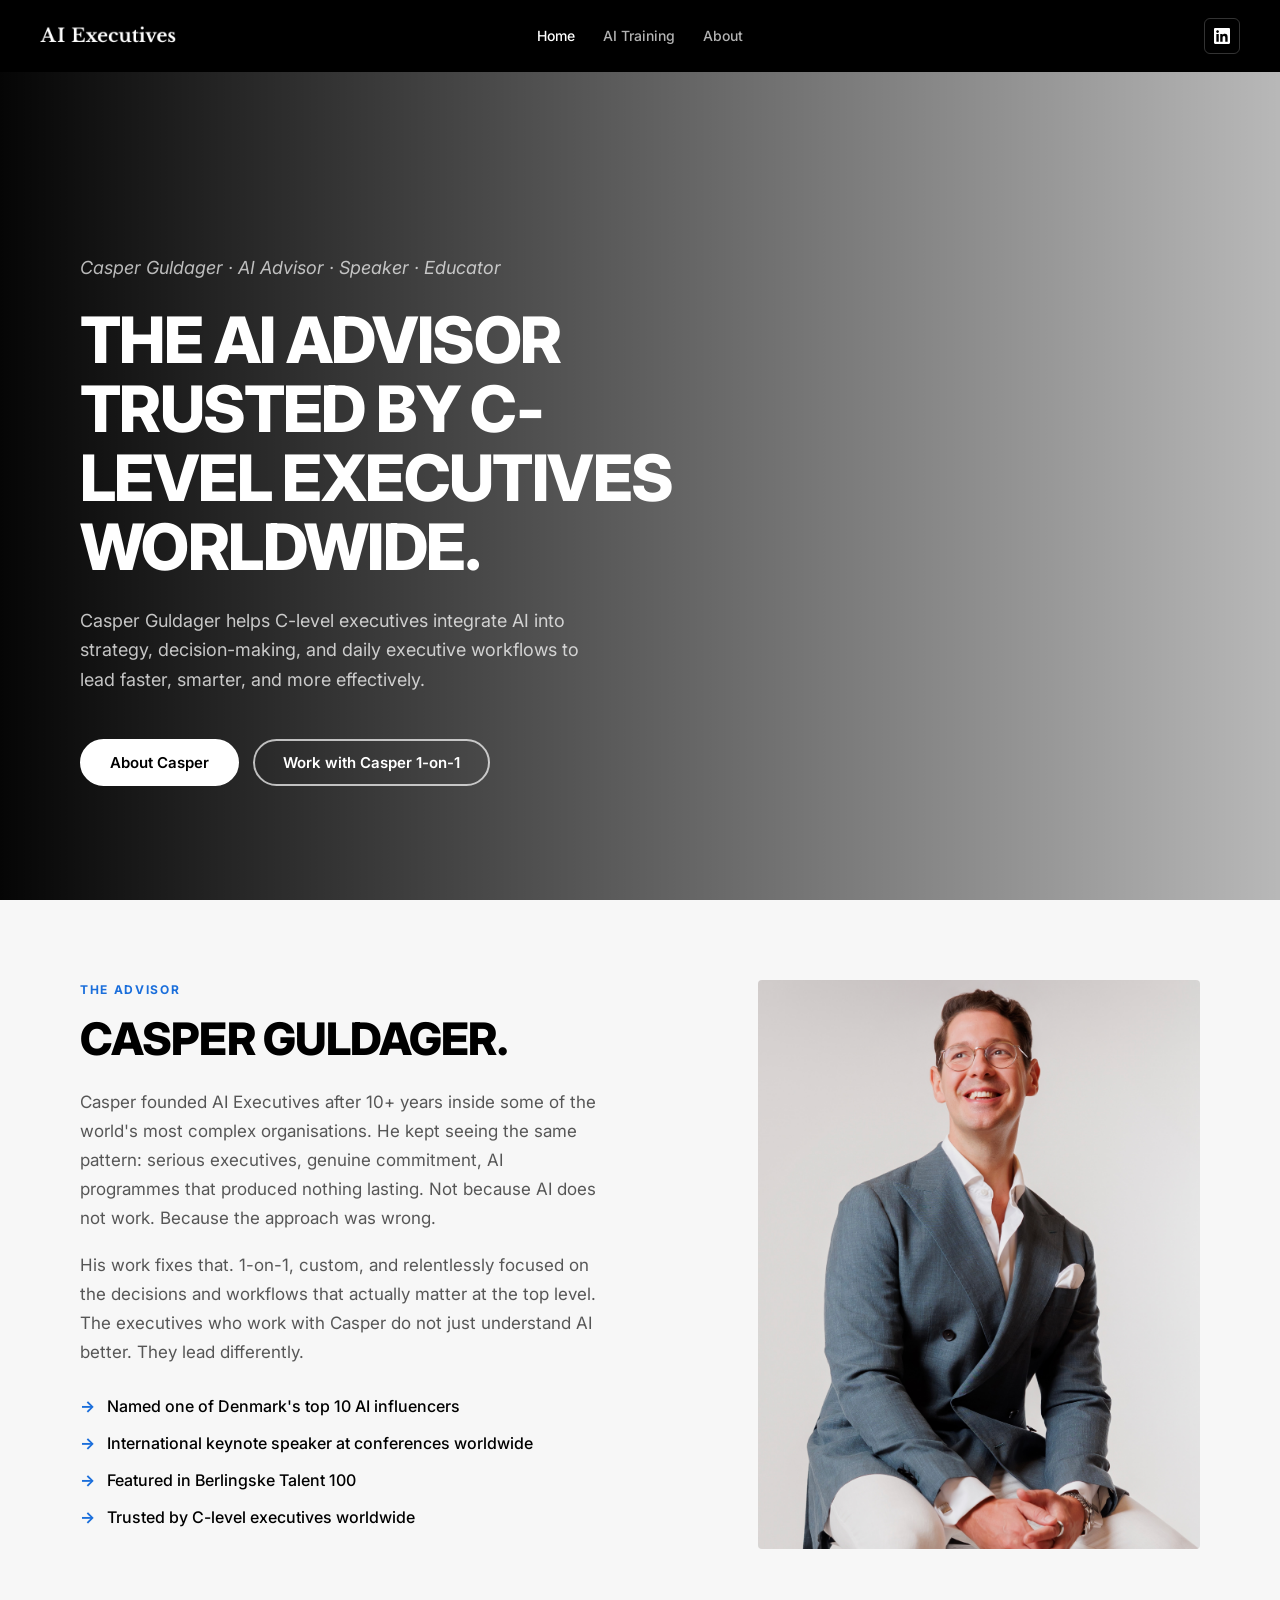
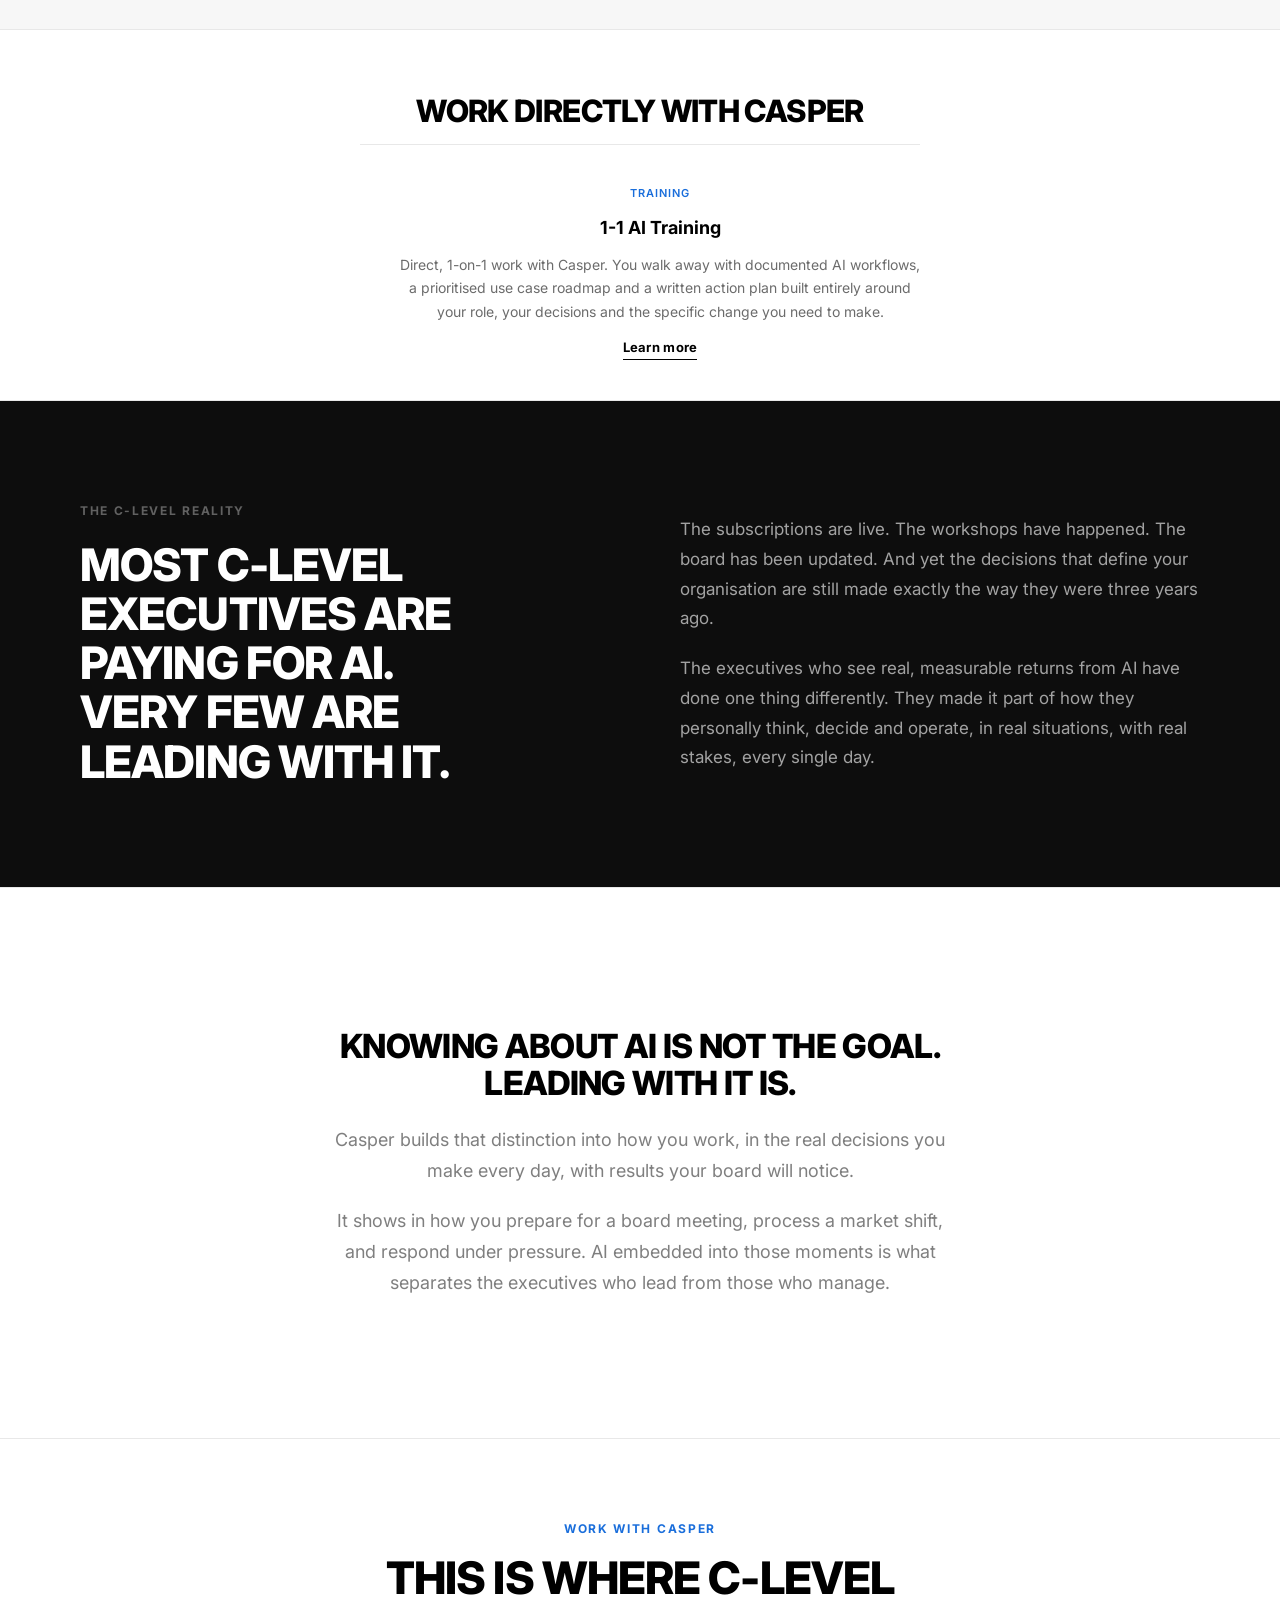
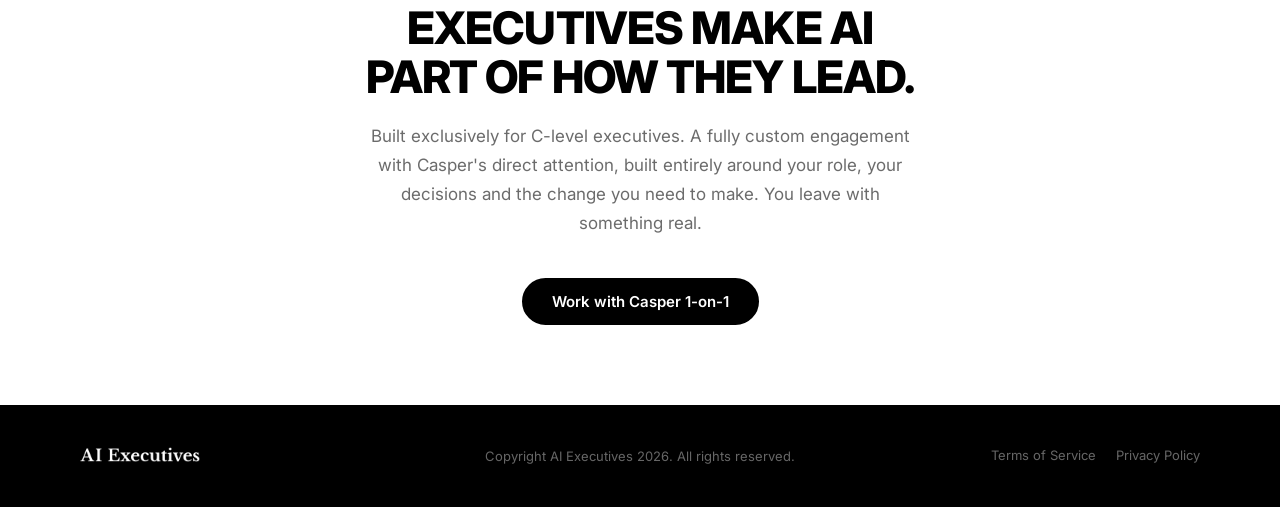
==== commit aa1f5b54: "Complete website for launch — AI Executives - Removed course, thank-you and discovery-call pages - U" ====
--- a/index.html
+++ b/index.html
@@ -3,12 +3,60 @@
 <head>
   <meta charset="UTF-8">
   <meta name="viewport" content="width=device-width, initial-scale=1.0">
-  <title>AI Executives — Lead with AI</title>
-  <meta name="description" content="Strategy, decision-making, and daily executive workflows built around AI. Casper Guldager helps C-suite leaders integrate AI where it creates real business value.">
+  <title>AI Executives | Casper Guldager</title>
+  <meta name="description" content="Casper Guldager helps C-level executives make AI part of how they lead, every day. Not as a strategy. As a permanent competitive advantage.">
+  <link rel="canonical" href="https://aiexecutives.dk/">
+  <meta name="robots" content="index, follow">
+  <meta property="og:type" content="website">
+  <meta property="og:url" content="https://aiexecutives.dk/">
+  <meta property="og:site_name" content="AI Executives">
+  <meta property="og:locale" content="en_GB">
+  <meta property="og:title" content="AI Executives | Casper Guldager">
+  <meta property="og:description" content="Casper Guldager helps C-level executives make AI part of how they lead, every day. Not as a strategy. As a permanent competitive advantage.">
+  <meta property="og:image" content="https://aiexecutives.dk/images/casper-portrait.jpg">
+  <meta name="twitter:card" content="summary_large_image">
+  <meta name="twitter:title" content="AI Executives | Casper Guldager">
+  <meta name="twitter:description" content="Casper Guldager helps C-level executives make AI part of how they lead, every day. Not as a strategy. As a permanent competitive advantage.">
+  <meta name="twitter:image" content="https://aiexecutives.dk/images/casper-portrait.jpg">
+  <link rel="icon" type="image/png" href="favicon.png">
   <link rel="preconnect" href="https://fonts.googleapis.com">
   <link rel="preconnect" href="https://fonts.gstatic.com" crossorigin>
   <link href="https://fonts.googleapis.com/css2?family=Inter:ital,wght@0,400;0,500;0,600;0,700;0,800;1,400&display=swap" rel="stylesheet">
   <link rel="stylesheet" href="css/style.css">
+  <script type="application/ld+json">
+  {
+    "@context": "https://schema.org",
+    "@graph": [
+      {
+        "@type": "Person",
+        "@id": "https://aiexecutives.dk/#casper",
+        "name": "Casper Guldager",
+        "jobTitle": "AI Advisor",
+        "url": "https://aiexecutives.dk/about.html",
+        "image": "https://aiexecutives.dk/images/casper-portrait.jpg",
+        "sameAs": ["https://www.linkedin.com/in/casperguldager"],
+        "description": "AI advisor helping C-level executives integrate AI into strategy, decision-making and daily executive workflows."
+      },
+      {
+        "@type": "ProfessionalService",
+        "@id": "https://aiexecutives.dk/#business",
+        "name": "AI Executives",
+        "url": "https://aiexecutives.dk",
+        "founder": {"@id": "https://aiexecutives.dk/#casper"},
+        "description": "AI advisory and 1-on-1 training for C-level executives worldwide.",
+        "areaServed": "Worldwide",
+        "serviceType": "AI Advisory and Training"
+      },
+      {
+        "@type": "WebSite",
+        "@id": "https://aiexecutives.dk/#website",
+        "url": "https://aiexecutives.dk",
+        "name": "AI Executives",
+        "publisher": {"@id": "https://aiexecutives.dk/#casper"}
+      }
+    ]
+  }
+  </script>
 </head>
 <body>
 
@@ -19,12 +67,10 @@
     </a>
     <ul class="nav__links">
       <li><a href="index.html" class="active">Home</a></li>
-      <li><a href="course.html">Course</a></li>
       <li><a href="ai-training.html">AI Training</a></li>
       <li><a href="about.html">About</a></li>
     </ul>
     <div class="nav__right">
-      <a href="course.html" class="btn btn--white btn--nav">Explore the course</a>
       <a href="https://linkedin.com/in/casperguldager" class="nav__linkedin" target="_blank" rel="noopener" aria-label="Casper Guldager on LinkedIn">
         <svg viewBox="0 0 24 24" xmlns="http://www.w3.org/2000/svg">
           <path d="M20.447 20.452h-3.554v-5.569c0-1.328-.027-3.037-1.852-3.037-1.853 0-2.136 1.445-2.136 2.939v5.667H9.351V9h3.414v1.561h.046c.477-.9 1.637-1.85 3.37-1.85 3.601 0 4.267 2.37 4.267 5.455v6.286zM5.337 7.433c-1.144 0-2.063-.926-2.063-2.065 0-1.138.92-2.063 2.063-2.063 1.14 0 2.064.925 2.064 2.063 0 1.139-.925 2.065-2.064 2.065zm1.782 13.019H3.555V9h3.564v11.452zM22.225 0H1.771C.792 0 0 .774 0 1.729v20.542C0 23.227.792 24 1.771 24h20.451C23.2 24 24 23.227 24 22.271V1.729C24 .774 23.2 0 22.222 0h.003z"/>
@@ -44,10 +90,8 @@
       </svg>
     </button>
     <a href="index.html">Home</a>
-    <a href="course.html">Course</a>
     <a href="ai-training.html">AI Training</a>
     <a href="about.html">About</a>
-    <a href="course.html" class="btn btn--white" style="margin-top:12px;">Explore the course</a>
   </div>
 
   <main>
@@ -56,234 +100,94 @@
     <section class="hero">
       <div class="hero__bg"></div>
       <div class="hero__overlay"></div>
-      <div class="hero__content">
-        <span class="hero__eyebrow">Advisor. Speaker. Educator.</span>
-        <h1>INTEGRATE AI INTO HOW YOU LEAD.</h1>
-        <p class="hero__sub">Strategy, decision-making, and daily executive workflows built around AI. Lead faster, smarter, and more effectively.</p>
-        <div class="hero__buttons">
-          <a href="course.html" class="btn btn--white">Explore the course</a>
-          <a href="ai-training.html" class="btn btn--outline-white">Work with Casper 1-1</a>
-        </div>
-      </div>
-    </section>
-
-    <!-- ===== LOGO BAR ===== -->
-    <div class="logo-bar">
-      <p class="logo-bar__label">As seen at and featured in</p>
-      <div class="logo-bar__inner">
-        <div class="logo-bar__item">
-          <div class="logo-bar__icon"></div>
-          <span class="logo-bar__name">Berlingske</span>
-        </div>
-        <div class="logo-bar__item">
-          <div class="logo-bar__icon"></div>
-          <span class="logo-bar__name">Dansk Industri</span>
-        </div>
-        <div class="logo-bar__item">
-          <div class="logo-bar__icon"></div>
-          <span class="logo-bar__name">AmCham</span>
-        </div>
-        <div class="logo-bar__item">
-          <div class="logo-bar__icon"></div>
-          <span class="logo-bar__name">Webit</span>
-        </div>
-        <div class="logo-bar__item">
-          <div class="logo-bar__icon"></div>
-          <span class="logo-bar__name">Function1</span>
-        </div>
-      </div>
-    </div>
-
-    <!-- ===== PROBLEM SECTION ===== -->
-    <section class="section problem-section">
-      <div class="container">
-        <div class="problem-header">
-          <span class="section-label">The problem</span>
-          <h2>WHY MOST EXECUTIVES ARE NOT GETTING ROI FROM AI.</h2>
-          <p>The tools exist. The budgets are there. But without the right strategy, habits and culture, AI stays a cost centre instead of becoming a competitive edge.</p>
-        </div>
-        <div class="problem-grid">
-          <div class="problem-card">
-            <h3>AI is used for small tasks, not strategy.</h3>
-            <p>Your team drafts emails and summaries. Meanwhile the decisions that drive your business are still made the old way, without AI anywhere near them.</p>
-          </div>
-          <div class="problem-card">
-            <h3>There is no shared process across the organisation.</h3>
-            <p>AI knowledge sits inside a few individuals. There is no standard, no system, and no way to scale what is working into something the whole team can use.</p>
-          </div>
-          <div class="problem-card">
-            <h3>You cannot measure what you have invested.</h3>
-            <p>Subscriptions, workshops, time spent experimenting. But no clear line between any of it and actual business outcomes. The board asks and you cannot answer.</p>
-          </div>
-          <div class="problem-card">
-            <h3>Enthusiasm fades because habits never form.</h3>
-            <p>Everyone tries AI for a week. Then it disappears. Not because the tools are bad, but because no one built the routine that makes it stick.</p>
-          </div>
-        </div>
-      </div>
-    </section>
+      <div class="container">
+        <div class="hero__content">
+          <span class="hero__eyebrow">Casper Guldager · AI Advisor · Speaker · Educator</span>
+          <h1>THE AI ADVISOR TRUSTED BY C-LEVEL EXECUTIVES WORLDWIDE.</h1>
+          <p class="hero__sub">Casper Guldager helps C-level executives integrate AI into strategy, decision-making, and daily executive workflows to lead faster, smarter, and more effectively.</p>
+          <div class="hero__buttons">
+            <a href="about.html" class="btn btn--white">About Casper</a>
+            <a href="ai-training.html" class="btn btn--outline-white">Work with Casper 1-on-1</a>
+          </div>
+        </div>
+      </div>
+    </section>
+
+
+    <!-- ===== ABOUT CASPER (centrepiece) ===== -->
+    <section class="section home-about">
+      <div class="container">
+        <div class="about-grid">
+          <div class="about-text">
+            <span class="section-label">The advisor</span>
+            <h2>CASPER GULDAGER.</h2>
+            <p>Casper founded AI Executives after 10+ years inside some of the world's most complex organisations. He kept seeing the same pattern: serious executives, genuine commitment, AI programmes that produced nothing lasting. Not because AI does not work. Because the approach was wrong.</p>
+            <p>His work fixes that. 1-on-1, custom, and relentlessly focused on the decisions and workflows that actually matter at the top level. The executives who work with Casper do not just understand AI better. They lead differently.</p>
+            <ul class="about-bullets">
+              <li>Named one of Denmark's top 10 AI influencers</li>
+              <li>International keynote speaker at conferences worldwide</li>
+              <li>Featured in Berlingske Talent 100</li>
+              <li>Trusted by C-level executives worldwide</li>
+            </ul>
+          </div>
+          <div class="about-image-wrap">
+            <img src="images/casper-portrait.jpg" alt="Casper Guldager" class="about-photo">
+          </div>
+        </div>
+      </div>
+    </section>
+
+    <!-- ===== SERVICES ===== -->
+    <section class="services-section">
+      <div class="container" style="padding-top:64px;padding-bottom:16px;text-align:center;">
+        <h2 style="font-size:clamp(22px,2.4vw,34px);font-weight:800;letter-spacing:-0.02em;">WORK DIRECTLY WITH CASPER</h2>
+      </div>
+      <div class="container" style="padding-top:0;padding-bottom:0;">
+      <div class="services-grid services-grid--single">
+        <div class="service-item">
+          <span class="service-item__tag">Training</span>
+          <h3>1-1 AI Training</h3>
+          <p>Direct, 1-on-1 work with Casper. You walk away with documented AI workflows, a prioritised use case roadmap and a written action plan built entirely around your role, your decisions and the specific change you need to make.</p>
+          <a href="ai-training.html" class="service-item__link">Learn more</a>
+        </div>
+      </div>
+      </div>
+    </section>
+
+    <!-- ===== INSIGHT BAND ===== -->
+    <div class="insight-band">
+      <div class="container">
+        <div class="insight-band__inner">
+          <div class="insight-band__left">
+            <span class="section-label">The C-level reality</span>
+            <h2>MOST C-LEVEL EXECUTIVES ARE PAYING FOR AI. VERY FEW ARE LEADING WITH IT.</h2>
+          </div>
+          <div class="insight-band__right">
+            <p>The subscriptions are live. The workshops have happened. The board has been updated. And yet the decisions that define your organisation are still made exactly the way they were three years ago.</p>
+            <p>The executives who see real, measurable returns from AI have done one thing differently. They made it part of how they personally think, decide and operate, in real situations, with real stakes, every single day.</p>
+          </div>
+        </div>
+      </div>
+    </div>
 
     <!-- ===== STATEMENT BAND ===== -->
     <div class="statement-band">
       <div class="container">
-        <h2>THESE ARE NOT TECHNOLOGY PROBLEMS. THEY ARE LEADERSHIP PROBLEMS.</h2>
-        <p>The organisations winning with AI have leaders who made it part of how they think, decide and operate every day. That is exactly what Casper teaches.</p>
-      </div>
-    </div>
-
-    <!-- ===== ABOUT SECTION ===== -->
-    <section class="section home-about">
-      <div class="container">
-        <div class="about-grid">
-          <div class="about-text">
-            <span class="section-label">Meet your advisor</span>
-            <h2>I AM CASPER GULDAGER.</h2>
-            <p>I founded AI Executives after years working inside Scandinavia's largest organisations, implementing AI where it creates real, measurable value. Not on a slide. Inside the actual workflows that drive business results.</p>
-            <p>My work is built around one belief: AI creates value when it becomes part of how leaders think, decide and operate. Not when it is announced in a strategy document and forgotten.</p>
-            <ul class="about-bullets">
-              <li>Named one of Denmark's top 10 AI influencers</li>
-              <li>International speaker at Webit, Function1 and Applied AI Nordics</li>
-              <li>Featured in Berlingske Talent 100</li>
-              <li>Helped leading Nordic companies save thousands of employee hours</li>
-            </ul>
-            <a href="about.html" class="btn btn--black">More about Casper</a>
-          </div>
-          <div>
-            <img src="images/casper-stage.jpg" alt="Casper Guldager on stage" class="about-photo">
-          </div>
-        </div>
-      </div>
-    </section>
-
-    <!-- ===== TWO WAYS SECTION ===== -->
-    <section class="section two-ways">
-      <div class="container">
-        <div class="two-ways-header">
-          <span class="section-label">Two ways to work with Casper</span>
-          <h2>CHOOSE YOUR PATH TO AI ADOPTION.</h2>
-          <p>Whether you want to learn at your own pace or work directly with Casper, there is a path built for you.</p>
-        </div>
-        <div class="ways-grid">
-          <!-- Course card -->
-          <div class="way-card way-card--featured">
-            <div class="way-card__badge way-card__badge--blue">Most popular</div>
-            <img src="images/casper-desk.jpg" alt="AI Executives Course" class="way-card__img">
-            <div class="way-card__body">
-              <h3>AI Executives Course</h3>
-              <p>A structured online learning experience built for C-suite leaders. Six modules covering AI habits, process standardisation, automation, and building AI culture. Practical exercises. Real results.</p>
-              <a href="course.html" class="btn btn--blue">Explore the course</a>
-            </div>
-          </div>
-          <!-- Training card -->
-          <div class="way-card">
-            <div class="way-card__badge way-card__badge--grey">For organisations</div>
-            <img src="images/casper-stage.jpg" alt="AI Training 1-1" class="way-card__img">
-            <div class="way-card__body">
-              <h3>AI Training 1-1</h3>
-              <p>Work directly with Casper. Tailored workshops and advisory sessions built around your specific tools, challenges and goals. Not a generic keynote. A working session that creates real momentum.</p>
-              <a href="ai-training.html" class="btn btn--black">Work with Casper</a>
-            </div>
-          </div>
-        </div>
-      </div>
-    </section>
-
-    <!-- ===== COURSE MODULES SECTION ===== -->
-    <section class="section home-modules">
-      <div class="container">
-        <div class="modules-header">
-          <h2>WHAT YOU WILL LEARN IN THE COURSE.</h2>
-          <p class="modules-header-right">Six modules. Built for executives. Zero fluff.</p>
-        </div>
-        <div class="modules-list">
-          <div class="module-row">
-            <span class="module-num">01</span>
-            <div class="module-content">
-              <h3>AI as a daily habit</h3>
-              <p>Build the mindset and routines that make AI stick, not just a phase your team goes through.</p>
-            </div>
-          </div>
-          <div class="module-row">
-            <span class="module-num">02</span>
-            <div class="module-content">
-              <h3>Context is king</h3>
-              <p>Learn how to give AI what it needs to produce output that is actually useful to your business.</p>
-            </div>
-          </div>
-          <div class="module-row">
-            <span class="module-num">03</span>
-            <div class="module-content">
-              <h3>Standardise your processes</h3>
-              <p>Create repeatable AI workflows so the value does not live inside one person's head.</p>
-            </div>
-          </div>
-          <div class="module-row">
-            <span class="module-num">04</span>
-            <div class="module-content">
-              <h3>Automate what slows you down</h3>
-              <p>Go beyond advice-giving AI. Build tools and flows that do the actual work for you.</p>
-            </div>
-          </div>
-          <div class="module-row">
-            <span class="module-num">05</span>
-            <div class="module-content">
-              <h3>Find your highest-value use cases</h3>
-              <p>Use proven frameworks to identify where AI creates real, measurable ROI for your organisation.</p>
-            </div>
-          </div>
-          <div class="module-row">
-            <span class="module-num">06</span>
-            <div class="module-content">
-              <h3>Build an AI culture</h3>
-              <p>Create the internal champions, builders and buy-in needed to make AI stick at every level.</p>
-            </div>
-          </div>
-        </div>
-        <div class="modules-cta">
-          <a href="course.html" class="btn btn--blue">See the full course</a>
-        </div>
-      </div>
-    </section>
-
-    <!-- ===== TESTIMONIALS ===== -->
-    <section class="section testimonials-section">
-      <div class="container">
-        <div class="testimonials-header">
-          <span class="section-label">What leaders say</span>
-          <h2>RESULTS FROM EXECUTIVES WHO HAVE WORKED WITH CASPER.</h2>
-        </div>
-        <div class="testimonials-grid">
-          <div class="testimonial-card">
-            <div class="testimonial-avatar">MK</div>
-            <p class="testimonial-quote">"Casper does not teach theory. He teaches you what to actually do on Monday morning. Our leadership team came out with a real plan, not just inspiration."</p>
-            <p class="testimonial-name">Martin K.</p>
-            <p class="testimonial-role">CEO, Nordic Tech Company</p>
-          </div>
-          <div class="testimonial-card">
-            <div class="testimonial-avatar">SL</div>
-            <p class="testimonial-quote">"We had tried multiple AI workshops before. None created lasting change. Casper's approach is different because it is built around habits and systems, not just tools."</p>
-            <p class="testimonial-name">Sara L.</p>
-            <p class="testimonial-role">COO, Financial Services</p>
-          </div>
-          <div class="testimonial-card">
-            <div class="testimonial-avatar">TH</div>
-            <p class="testimonial-quote">"Within three months we had standardised AI into four core workflows. The ROI was visible within the first quarter."</p>
-            <p class="testimonial-name">Thomas H.</p>
-            <p class="testimonial-role">CFO, Professional Services</p>
-          </div>
-        </div>
-      </div>
-    </section>
+        <h2><span>KNOWING ABOUT AI IS NOT THE GOAL.</span><span>LEADING WITH IT IS.</span></h2>
+        <p>Casper builds that distinction into how you work, in the real decisions you make every day, with results your board will notice.</p>
+        <p>It shows in how you prepare for a board meeting, process a market shift, and respond under pressure. AI embedded into those moments is what separates the executives who lead from those who manage.</p>
+      </div>
+    </div>
+
 
     <!-- ===== FINAL CTA ===== -->
     <section class="section final-cta">
       <div class="container">
-        <span class="section-label">Get started</span>
-        <h2>STOP EXPERIMENTING. START SEEING RETURNS.</h2>
-        <p>The AI Executives Course gives you the framework, habits and tools to make AI a genuine business advantage. Not a conversation topic at your next board meeting.</p>
+        <span class="section-label">Work with Casper</span>
+        <h2>THIS IS WHERE C-LEVEL EXECUTIVES MAKE AI PART OF HOW THEY LEAD.</h2>
+        <p>Built exclusively for C-level executives. A fully custom engagement with Casper's direct attention, built entirely around your role, your decisions and the change you need to make. You leave with something real.</p>
         <div class="final-cta__buttons">
-          <a href="course.html" class="btn btn--blue">Join the AI Executives Course</a>
-          <a href="ai-training.html" class="btn btn--outline-dark">Work with Casper 1-1</a>
+          <a href="ai-training.html" class="btn btn--blue">Work with Casper 1-on-1</a>
         </div>
       </div>
     </section>
@@ -298,8 +202,8 @@
       </a>
       <p class="footer__copy">Copyright AI Executives 2026. All rights reserved.</p>
       <nav class="footer__links">
-        <a href="terms.html">Terms</a>
-        <a href="privacy.html">Privacy</a>
+        <a href="terms.html">Terms of Service</a>
+        <a href="privacy.html">Privacy Policy</a>
       </nav>
     </div>
   </footer>
--- a/css/style.css
+++ b/css/style.css
@@ -53,6 +53,7 @@
   font-weight: 800;
   letter-spacing: -0.025em;
   line-height: 1.08;
+  text-wrap: balance;
 }
 
 h2 {
@@ -60,18 +61,21 @@
   font-weight: 800;
   letter-spacing: -0.02em;
   line-height: 1.1;
+  text-wrap: balance;
 }
 
 h3 {
   font-size: clamp(18px, 2vw, 22px);
   font-weight: 700;
   line-height: 1.3;
+  text-wrap: balance;
 }
 
 h4 {
   font-size: 16px;
   font-weight: 700;
   line-height: 1.4;
+  text-wrap: balance;
 }
 
 p {
@@ -111,6 +115,7 @@
   z-index: 1000;
   width: 100%;
   transition: box-shadow 0.3s;
+  position: relative;
 }
 
 .nav--absolute {
@@ -134,6 +139,9 @@
   display: flex;
   gap: 28px;
   align-items: center;
+  position: absolute;
+  left: 50%;
+  transform: translateX(-50%);
 }
 
 .nav__links a {
@@ -202,9 +210,12 @@
 .nav__overlay {
   display: none;
   position: fixed;
-  inset: 0;
+  top: var(--nav-height);
+  left: 0;
+  right: 0;
+  bottom: 0;
   background: var(--black);
-  z-index: 1001;
+  z-index: 999;
   flex-direction: column;
   align-items: center;
   justify-content: center;
@@ -263,14 +274,14 @@
 }
 
 .btn--blue {
-  background: var(--blue);
+  background: var(--black);
   color: var(--white);
-  border-color: var(--blue);
+  border-color: var(--black);
 }
 
 .btn--blue:hover {
-  background: #1558b8;
-  border-color: #1558b8;
+  background: #222222;
+  border-color: #222222;
 }
 
 .btn--white {
@@ -316,10 +327,6 @@
   border-color: #1a1a1a;
 }
 
-.btn--nav {
-  padding: 10px 20px;
-  font-size: 13px;
-}
 
 /* ===== FOOTER ===== */
 .footer {
@@ -335,6 +342,7 @@
   margin: 0 auto;
   padding: 0 40px;
   gap: 24px;
+  position: relative;
 }
 
 .footer__logo img {
@@ -343,8 +351,12 @@
 }
 
 .footer__copy {
+  position: absolute;
+  left: 50%;
+  transform: translateX(-50%);
   color: rgba(255, 255, 255, 0.4);
   font-size: 13px;
+  white-space: nowrap;
 }
 
 .footer__links {
@@ -373,14 +385,16 @@
   display: flex;
   align-items: center;
   overflow: hidden;
+  padding-top: 80px;
 }
 
 .hero__bg {
   position: absolute;
   inset: 0;
-  background-image: url('../images/casper-stage.jpg');
+  top: var(--nav-height);
+  background-image: url('../images/casper-home.jpg');
   background-size: cover;
-  background-position: 78% 15%;
+  background-position: 78% 8%;
   z-index: 0;
 }
 
@@ -392,12 +406,15 @@
   z-index: 1;
 }
 
+.hero > .container {
+  width: 100%;
+}
+
 .hero__content {
   position: relative;
   z-index: 2;
   max-width: 660px;
-  padding: 100px 40px 80px;
-  margin-left: max(40px, calc((100vw - 1200px) / 2 + 40px));
+  padding: 140px 0 80px;
 }
 
 .hero__eyebrow {
@@ -534,25 +551,37 @@
 
 /* Statement band */
 .statement-band {
-  background: var(--black);
-  padding: 100px 0;
+  background: var(--white);
+  padding: 140px 0;
   text-align: center;
+  border-top: 1px solid var(--border-grey);
+  border-bottom: 1px solid var(--border-grey);
 }
 
 .statement-band .container {
-  max-width: 900px;
+  max-width: 1200px;
 }
 
 .statement-band h2 {
-  color: var(--white);
+  color: var(--black);
   margin-bottom: 24px;
+  text-wrap: unset;
+  font-size: clamp(22px, 2.6vw, 40px);
+}
+
+.statement-band h2 span {
+  display: block;
 }
 
 .statement-band p {
-  color: rgba(255, 255, 255, 0.6);
+  color: rgba(0, 0, 0, 0.5);
   font-size: 18px;
-  max-width: 580px;
-  margin: 0 auto;
+  max-width: 640px;
+  margin: 0 auto 20px;
+}
+
+.statement-band p:last-child {
+  margin-bottom: 0;
 }
 
 /* About section (home) */
@@ -563,8 +592,27 @@
 .about-grid {
   display: grid;
   grid-template-columns: 1fr 1fr;
-  gap: 80px;
-  align-items: center;
+  grid-template-rows: auto auto;
+  gap: 0 80px;
+  align-items: start;
+}
+
+.about-text {
+  grid-column: 1;
+  grid-row: 1;
+}
+
+.about-image-wrap {
+  grid-column: 2;
+  grid-row: 1 / 3;
+  align-self: stretch;
+}
+
+.about-btn-wrap {
+  grid-column: 1;
+  grid-row: 2;
+  align-self: start;
+  padding-top: 28px;
 }
 
 .about-text .section-label {
@@ -581,7 +629,7 @@
 }
 
 .about-bullets {
-  margin: 28px 0 36px;
+  margin: 28px 0 0;
   display: flex;
   flex-direction: column;
   gap: 13px;
@@ -597,21 +645,21 @@
 }
 
 .about-bullets li::before {
-  content: '';
+  content: '→';
+  color: var(--blue);
+  font-weight: 700;
+  flex-shrink: 0;
+}
+
+.about-photo {
+  height: 100%;
+  min-height: 500px;
+  width: 85%;
+  object-fit: cover;
+  object-position: center top;
+  border-radius: 4px;
   display: block;
-  width: 7px;
-  height: 7px;
-  border-radius: 50%;
-  background: var(--blue);
-  margin-top: 6px;
-  flex-shrink: 0;
-}
-
-.about-photo {
-  height: 400px;
-  width: 100%;
-  object-fit: cover;
-  border-radius: 4px;
+  margin-left: auto;
 }
 
 /* Two ways section */
@@ -649,7 +697,7 @@
 }
 
 .way-card--featured {
-  border-color: var(--blue);
+  border-color: var(--border-grey);
 }
 
 .way-card__badge {
@@ -661,7 +709,7 @@
 }
 
 .way-card__badge--blue {
-  background: var(--blue);
+  background: var(--black);
   color: var(--white);
 }
 
@@ -673,8 +721,9 @@
 
 .way-card__img {
   width: 100%;
-  height: 210px;
+  height: 340px;
   object-fit: cover;
+  object-position: center 20%;
 }
 
 .way-card__body {
@@ -798,7 +847,7 @@
   width: 42px;
   height: 42px;
   border-radius: 50%;
-  background: var(--blue);
+  background: var(--black);
   display: flex;
   align-items: center;
   justify-content: center;
@@ -1148,7 +1197,7 @@
   display: grid;
   grid-template-columns: 1fr 1fr;
   gap: 80px;
-  align-items: center;
+  align-items: stretch;
 }
 
 .who-for-text .section-label {
@@ -1190,8 +1239,9 @@
 .who-for-visual {
   background: var(--border-grey);
   border-radius: 8px;
-  height: 380px;
+  height: 80%;
   overflow: hidden;
+  align-self: center;
 }
 
 .who-for-visual img {
@@ -1231,10 +1281,13 @@
 
 .about-page-hero__bg {
   position: absolute;
-  inset: 0;
+  top: var(--nav-height);
+  left: 0;
+  right: 0;
+  bottom: 0;
   background-image: url('../images/casper-stage.jpg');
   background-size: cover;
-  background-position: center 20%;
+  background-position: center 15%;
   z-index: 0;
 }
 
@@ -1320,7 +1373,7 @@
   font-size: 22px;
   font-weight: 800;
   letter-spacing: -0.02em;
-  color: var(--blue);
+  color: var(--black);
 }
 
 .bio-stat__label {
@@ -1410,7 +1463,7 @@
 }
 
 .about-cta {
-  background: var(--blue);
+  background: var(--black);
   text-align: center;
 }
 
@@ -1508,16 +1561,24 @@
 
 .calendar-section {
   background: var(--grey-light);
+  text-align: center;
+}
+
+.calendar-section .section-label {
+  display: block;
 }
 
 .calendar-section h2 {
-  margin-bottom: 12px;
+  margin-bottom: 16px;
 }
 
 .calendar-section > .container > p {
   color: rgba(0, 0, 0, 0.58);
   margin-bottom: 40px;
   font-size: 16px;
+  max-width: 520px;
+  margin-left: auto;
+  margin-right: auto;
 }
 
 /* ============================================================
@@ -1541,7 +1602,7 @@
   width: 68px;
   height: 68px;
   border-radius: 50%;
-  background: var(--blue);
+  background: var(--black);
   color: var(--white);
   display: flex;
   align-items: center;
@@ -1610,10 +1671,336 @@
 }
 
 /* ============================================================
+   CREDENTIAL STRIP
+   ============================================================ */
+.credential-strip {
+  background: var(--white);
+  border-top: 1px solid var(--border-grey);
+  border-bottom: 1px solid var(--border-grey);
+  padding: 22px 0;
+}
+
+.credential-strip__inner {
+  max-width: 1100px;
+  margin: 0 auto;
+  padding: 0 40px;
+  display: flex;
+  align-items: center;
+  gap: 36px;
+}
+
+.credential-strip__label {
+  font-size: 11px;
+  font-weight: 600;
+  letter-spacing: 0.1em;
+  text-transform: uppercase;
+  color: rgba(0,0,0,0.32);
+  white-space: nowrap;
+  flex-shrink: 0;
+}
+
+.credential-strip__names {
+  display: flex;
+  align-items: center;
+  flex-wrap: wrap;
+}
+
+.credential-strip__names span {
+  font-size: 13px;
+  font-weight: 600;
+  color: rgba(0,0,0,0.42);
+  padding: 4px 22px;
+  border-right: 1px solid var(--border-grey);
+  white-space: nowrap;
+}
+
+.credential-strip__names span:first-child {
+  padding-left: 0;
+}
+
+.credential-strip__names span:last-child {
+  border-right: none;
+}
+
+/* ============================================================
+   SERVICES SECTION (home)
+   ============================================================ */
+.services-section {
+  border-top: 1px solid var(--border-grey);
+  border-bottom: 1px solid var(--border-grey);
+}
+
+.services-grid {
+  display: grid;
+  grid-template-columns: repeat(2, 1fr);
+}
+
+.services-grid--single {
+  grid-template-columns: 1fr;
+  max-width: 560px;
+  margin: 0 auto;
+}
+
+.services-grid--single .service-item {
+  border-right: none;
+  border-top: 1px solid var(--border-grey);
+  padding: 40px 0;
+  text-align: center;
+  align-items: center;
+}
+
+.service-item {
+  padding: 52px 40px 52px 0;
+  border-right: 1px solid var(--border-grey);
+  display: flex;
+  flex-direction: column;
+  gap: 14px;
+}
+
+.service-item:last-child {
+  border-right: none;
+  padding-left: 40px;
+}
+
+.service-item__tag {
+  font-size: 11px;
+  font-weight: 600;
+  letter-spacing: 0.1em;
+  text-transform: uppercase;
+  color: var(--blue);
+}
+
+.service-item h3 {
+  font-size: 18px;
+  font-weight: 700;
+  line-height: 1.25;
+}
+
+.service-item p {
+  font-size: 14px;
+  color: rgba(0,0,0,0.58);
+  line-height: 1.65;
+  flex: 1;
+}
+
+.service-item__link {
+  font-size: 13px;
+  font-weight: 700;
+  color: var(--black);
+  letter-spacing: 0.02em;
+  display: inline-flex;
+  align-items: center;
+  gap: 6px;
+  padding-bottom: 2px;
+  border-bottom: 1.5px solid var(--black);
+  width: fit-content;
+  transition: color 0.18s, border-color 0.18s;
+}
+
+.service-item__link:hover {
+  color: var(--blue);
+  border-color: var(--blue);
+}
+
+/* ============================================================
+   INSIGHT BAND
+   ============================================================ */
+.insight-band {
+  background: #0d0d0d;
+  padding: 100px 0;
+}
+
+.insight-band__inner {
+  display: grid;
+  grid-template-columns: 1fr 1fr;
+  gap: 80px;
+  align-items: center;
+}
+
+.insight-band__left .section-label {
+  color: rgba(255,255,255,0.35);
+  margin-bottom: 20px;
+  display: block;
+}
+
+.insight-band__left h2 {
+  color: var(--white);
+}
+
+.insight-band__right p {
+  color: rgba(255,255,255,0.62);
+  font-size: 17px;
+  line-height: 1.75;
+  margin-bottom: 20px;
+}
+
+.insight-band__right p:last-child {
+  margin-bottom: 0;
+}
+
+/* ============================================================
+   STATS STRIP (about page)
+   ============================================================ */
+.stats-strip {
+  background: var(--white);
+  border-bottom: 1px solid var(--border-grey);
+  padding: 64px 0;
+}
+
+.stats-strip__grid {
+  display: grid;
+  grid-template-columns: repeat(4, 1fr);
+  text-align: center;
+}
+
+.stat-block {
+  padding: 0 40px;
+  border-right: 1px solid var(--border-grey);
+}
+
+.stat-block:last-child {
+  border-right: none;
+}
+
+.stat-block__value {
+  font-size: clamp(30px, 3.8vw, 48px);
+  font-weight: 800;
+  letter-spacing: -0.03em;
+  line-height: 1;
+  margin-bottom: 10px;
+  white-space: nowrap;
+}
+
+.stat-block__label {
+  font-size: 14px;
+  color: rgba(0,0,0,0.5);
+  line-height: 1.45;
+  max-width: 180px;
+  margin: 0 auto;
+}
+
+/* ============================================================
+   APPROACH SECTION (about page)
+   ============================================================ */
+.approach-section {
+  background: var(--grey-light);
+}
+
+.approach-grid {
+  display: grid;
+  grid-template-columns: repeat(3, 1fr);
+  gap: 0;
+  border-left: 1px solid var(--border-grey);
+  margin-top: 56px;
+}
+
+.approach-item {
+  padding: 40px 40px;
+  border-right: 1px solid var(--border-grey);
+  border-top: 1px solid var(--border-grey);
+}
+
+.approach-item__num {
+  font-size: 11px;
+  font-weight: 700;
+  letter-spacing: 0.12em;
+  color: var(--blue);
+  text-transform: uppercase;
+  margin-bottom: 16px;
+}
+
+.approach-item h3 {
+  margin-bottom: 12px;
+}
+
+.approach-item p {
+  font-size: 15px;
+  color: rgba(0,0,0,0.62);
+  line-height: 1.65;
+}
+
+/* ============================================================
+   COURSE OUTCOMES STRIP
+   ============================================================ */
+.course-outcomes-strip {
+  background: var(--grey-light);
+  border-bottom: 1px solid var(--border-grey);
+  padding: 48px 0;
+}
+
+.course-outcomes-strip__grid {
+  display: grid;
+  grid-template-columns: repeat(3, 1fr);
+  gap: 0;
+  text-align: center;
+}
+
+.course-outcome {
+  padding: 0 40px;
+  border-right: 1px solid var(--border-grey);
+}
+
+.course-outcome:last-child {
+  border-right: none;
+}
+
+.course-outcome__value {
+  font-size: 36px;
+  font-weight: 800;
+  letter-spacing: -0.03em;
+  margin-bottom: 8px;
+}
+
+.course-outcome__label {
+  font-size: 14px;
+  color: rgba(0,0,0,0.55);
+}
+
+/* ============================================================
+   TRAINING PRINCIPLES
+   ============================================================ */
+.training-principles {
+  background: var(--white);
+}
+
+.training-principles__grid {
+  display: grid;
+  grid-template-columns: repeat(3, 1fr);
+  gap: 0;
+  border-left: 1px solid var(--border-grey);
+  border-top: 1px solid var(--border-grey);
+  margin-top: 56px;
+}
+
+.training-principle {
+  padding: 40px;
+  border-right: 1px solid var(--border-grey);
+  border-bottom: 1px solid var(--border-grey);
+}
+
+.training-principle__num {
+  font-size: 11px;
+  font-weight: 700;
+  letter-spacing: 0.12em;
+  color: var(--blue);
+  text-transform: uppercase;
+  margin-bottom: 16px;
+}
+
+.training-principle h3 {
+  margin-bottom: 12px;
+}
+
+.training-principle p {
+  font-size: 15px;
+  color: rgba(0,0,0,0.62);
+  line-height: 1.65;
+}
+
+/* ============================================================
    RESPONSIVE — MOBILE NAV (≤768px)
    ============================================================ */
 @media (max-width: 768px) {
-  .btn--nav,
   .nav__linkedin {
     display: none;
   }
@@ -1633,12 +2020,29 @@
 
   /* Stack grids */
   .about-grid {
-    grid-template-columns: 1fr;
-    gap: 40px;
+    display: flex;
+    flex-direction: column;
+    gap: 32px;
+  }
+
+  .about-text  { order: 1; }
+  .about-image-wrap { order: 2; }
+  .about-btn-wrap   { order: 3; }
+
+  .about-bullets {
+    margin-bottom: 0;
   }
 
   .about-photo {
-    order: -1;
+    height: 480px;
+    min-height: unset;
+    width: 100%;
+    margin-left: 0;
+  }
+
+  /* Fix hero bg on tablet — re-centre Casper's figure */
+  .hero__bg {
+    background-position: 55% 8%;
   }
 
   .ways-grid {
@@ -1705,6 +2109,72 @@
 
   .footer__links {
     justify-content: center;
+  }
+
+  /* New components — tablet */
+  .services-grid {
+    grid-template-columns: 1fr 1fr;
+  }
+
+  .service-item:nth-child(2) {
+    border-right: none;
+  }
+
+  .service-item:nth-child(3) {
+    border-right: 1px solid var(--border-grey);
+    border-top: 1px solid var(--border-grey);
+  }
+
+  .service-item:nth-child(4) {
+    border-top: 1px solid var(--border-grey);
+    border-right: none;
+  }
+
+  .insight-band__inner {
+    grid-template-columns: 1fr;
+    gap: 40px;
+  }
+
+  .stats-strip__grid {
+    grid-template-columns: 1fr 1fr;
+    gap: 40px 0;
+  }
+
+  .stat-block:nth-child(2) {
+    border-right: none;
+  }
+
+  .stat-block:nth-child(3) {
+    border-right: 1px solid var(--border-grey);
+  }
+
+  .approach-grid {
+    grid-template-columns: 1fr;
+  }
+
+  .course-outcomes-strip__grid {
+    grid-template-columns: 1fr;
+    gap: 32px;
+    text-align: left;
+  }
+
+  .course-outcome {
+    border-right: none;
+    padding: 0;
+  }
+
+  .training-principles__grid {
+    grid-template-columns: 1fr;
+  }
+
+  .credential-strip__inner {
+    flex-direction: column;
+    gap: 16px;
+    align-items: flex-start;
+  }
+
+  .credential-strip__names {
+    gap: 0;
   }
 }
 
@@ -1732,9 +2202,18 @@
     font-size: 26px;
   }
 
+  .hero__bg {
+    background-position: 65% 10%;
+  }
+
+  .about-photo {
+    height: 360px;
+    width: 100%;
+    margin-left: 0;
+  }
+
   .hero__content {
-    padding: 110px 20px 60px;
-    margin-left: 0;
+    padding: 110px 0 60px;
   }
 
   .hero__sub {
@@ -1829,4 +2308,166 @@
   .legal-page {
     padding: 100px 0 60px;
   }
-}
+
+  /* New components — mobile */
+  .services-grid {
+    grid-template-columns: 1fr;
+  }
+
+  .service-item {
+    border-right: none;
+    border-bottom: 1px solid var(--border-grey);
+    padding: 36px 0;
+  }
+
+  .service-item:last-child {
+    border-bottom: none;
+    padding-left: 0;
+  }
+
+  .service-item:nth-child(3) {
+    border-right: none;
+    border-top: none;
+  }
+
+  .service-item:nth-child(4) {
+    border-top: none;
+    border-right: none;
+  }
+
+  .insight-band {
+    padding: 64px 0;
+  }
+
+  .stats-strip {
+    padding: 48px 0;
+  }
+
+  .stats-strip__grid {
+    grid-template-columns: 1fr 1fr;
+    gap: 40px 0;
+  }
+
+  .stat-block:nth-child(3) {
+    border-right: none;
+  }
+
+  .stat-block {
+    padding: 0 20px;
+  }
+
+  .stat-block:first-child {
+    padding-left: 0;
+  }
+
+  .stat-block:nth-child(2) {
+    border-right: none;
+  }
+
+  .approach-item {
+    padding: 28px 20px;
+  }
+
+  .training-principle {
+    padding: 28px 20px;
+  }
+
+  .credential-strip__names span {
+    padding: 4px 14px;
+    font-size: 12px;
+  }
+}
+
+/* ============================================================
+   RESPONSIVE — TABLET ADDITIONS (≤900px)
+   ============================================================ */
+@media (max-width: 900px) {
+  .who-for-visual img {
+    max-height: 420px;
+    width: 100%;
+    object-fit: cover;
+    object-position: top;
+  }
+
+  .page-hero {
+    padding: 120px 0 64px;
+  }
+
+  .services-grid--single {
+    max-width: 100%;
+  }
+
+  .training-principles__grid {
+    grid-template-columns: 1fr;
+  }
+}
+
+/* ============================================================
+   RESPONSIVE — MOBILE ADDITIONS (≤600px)
+   ============================================================ */
+@media (max-width: 600px) {
+  /* Page hero CTA button */
+  .page-hero .btn {
+    width: 100%;
+    text-align: center;
+    justify-content: center;
+  }
+
+  /* Calendar / booking section CTA */
+  .calendar-section .btn {
+    width: 100%;
+    max-width: 360px;
+    justify-content: center;
+  }
+
+  /* Single service card on mobile */
+  .services-grid--single {
+    max-width: 100%;
+  }
+
+  .services-grid--single .service-item {
+    border-top: 1px solid var(--border-grey);
+    border-bottom: none;
+    text-align: center;
+    align-items: center;
+    padding: 36px 0;
+  }
+
+  /* Who-for image */
+  .who-for-visual img {
+    max-height: 280px;
+    width: 100%;
+    object-fit: cover;
+    object-position: top;
+  }
+
+  /* Bio section */
+  .bio-text h3 {
+    font-size: 18px;
+  }
+
+  /* About page hero */
+  .about-page-hero__content h1 {
+    font-size: 36px;
+  }
+
+  /* Discovery right box */
+  .discovery-right {
+    padding: 28px 24px;
+  }
+
+  /* Module row */
+  .module-row {
+    gap: 16px;
+  }
+
+  /* Approach item */
+  .approach-item {
+    padding: 28px 0;
+  }
+
+  /* Statement band heading */
+  .statement-band h2 {
+    font-size: clamp(22px, 5vw, 32px);
+  }
+}
